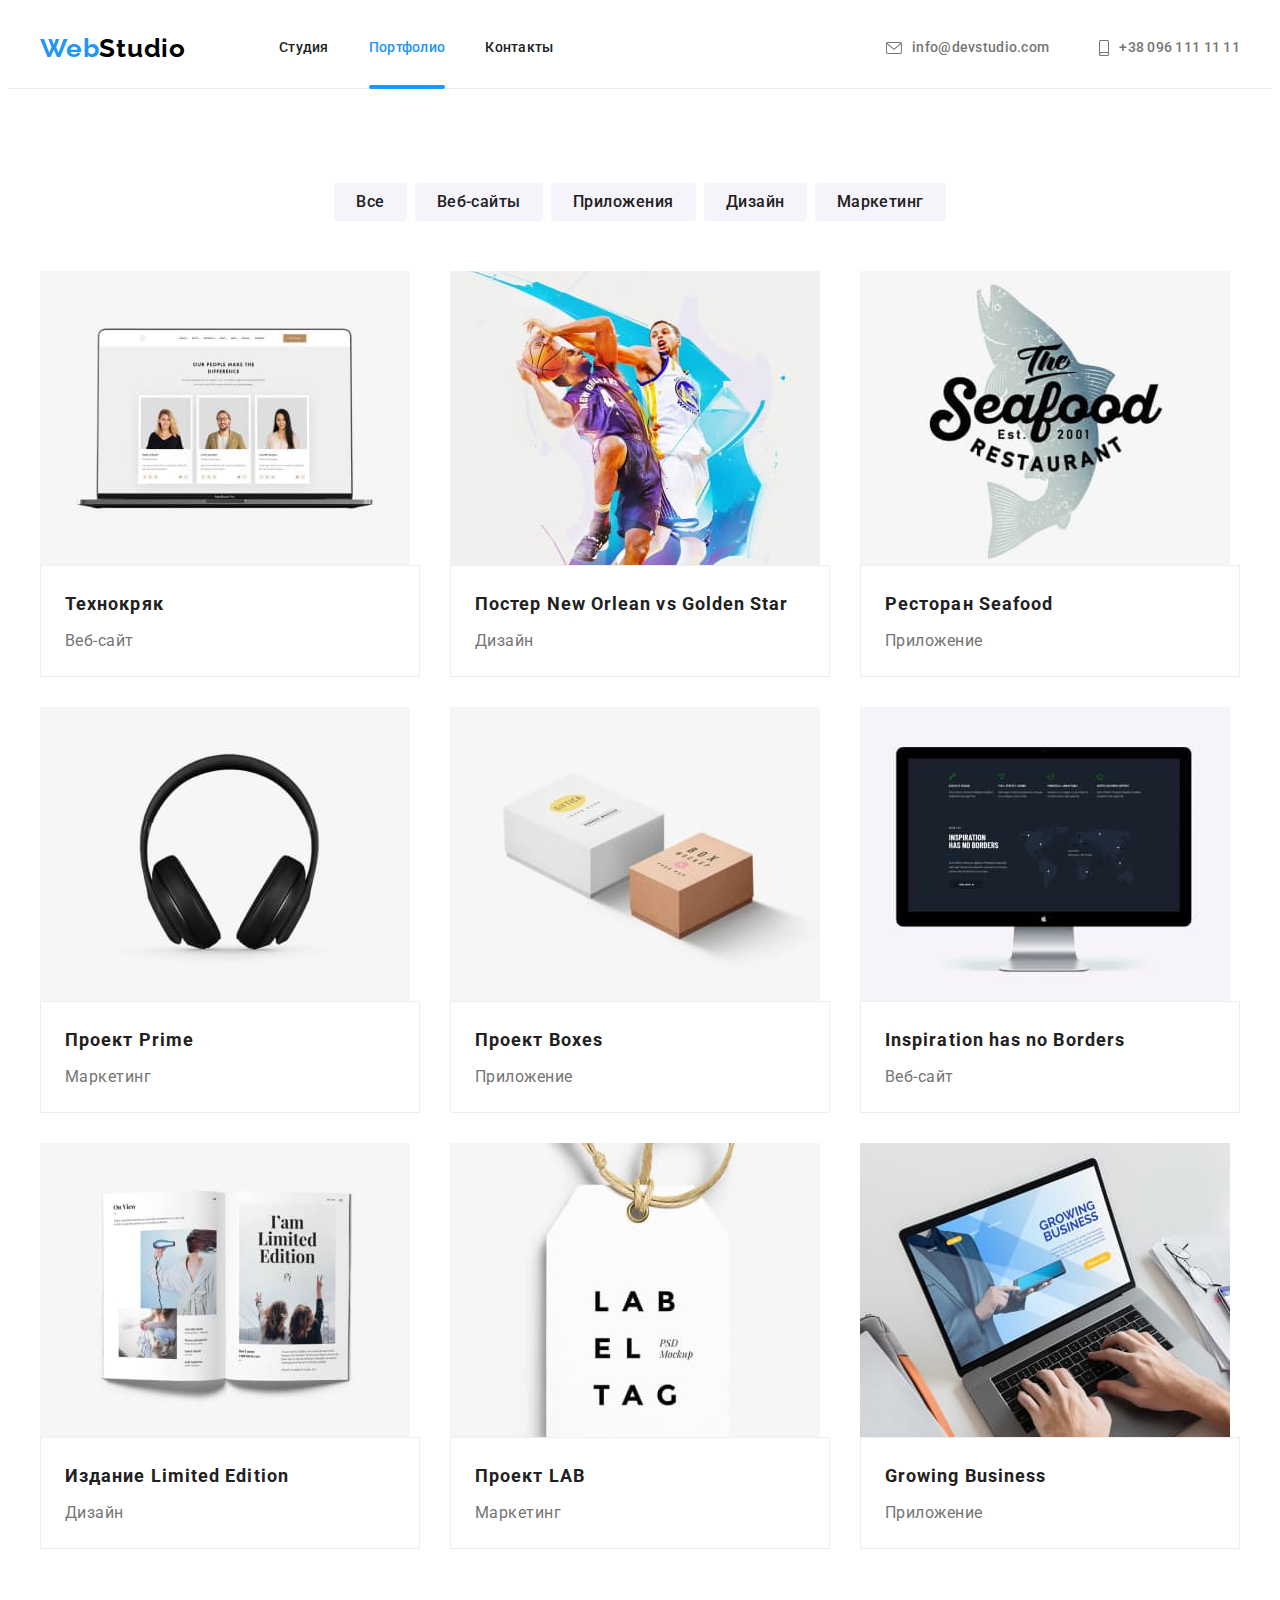
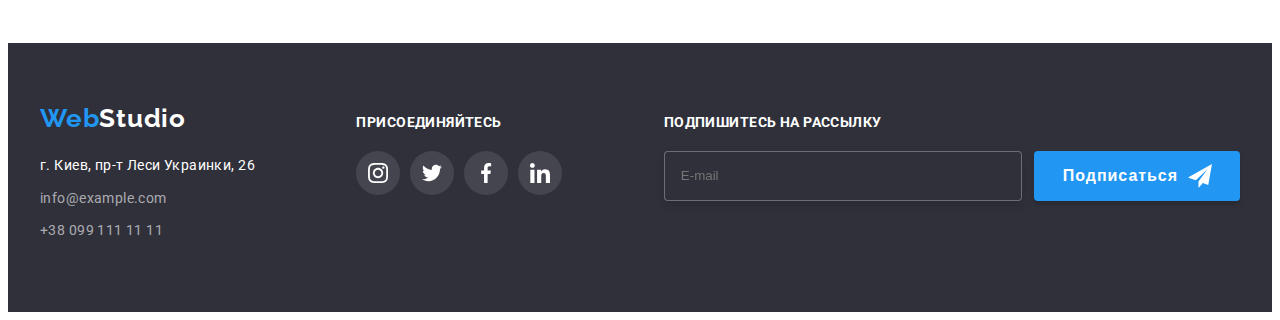
==== portfolio.html @ 0c975ced "add" ====
<!DOCTYPE html>
<html lang="ru">
  <head>
    <meta charset="UTF-8" />
    <meta http-equiv="X-UA-Compatible" content="IE=edge" />
    <meta name="viewport" content="width=device-width, initial-scale=1.0" />
    <title>Document</title>
    <link rel="preconnect" href="https://fonts.googleapis.com" />
    <link rel="preconnect" href="https://fonts.gstatic.com" crossorigin />
    <link
      href="https://fonts.googleapis.com/css2?family=Raleway:wght@700&family=Roboto:wght@400;500;700;900&display=swap"
      rel="stylesheet"
    />
    <link
      rel="stylesheet"
      href="https://cdnjs.cloudflare.com/ajax/libs/modern-normalize/1.0.0/modern-normalize.min.css"
      integrity="sha512-ISS7cAi1PEhQ8jnbJpJZMd29NlhNj4AWYyLOSp2CE/CsHxTCu+r+t0D2yoJudVrd0/8fTVPUVDzY5Tvli75u/g=="
      crossorigin="anonymous"
    />
    <link rel="stylesheet" href="./css/styles.css" />
  </head>
  <body>
    <header class="header">
      <div class="container header-container">
        <nav class="navigation">
          <a class="logo" href="./"
            >Web<span class="logo-black">Studio</span>
          </a>
          <ul class="header-list">
            <li class="header-item">
              <a href="./index.html" class="header-link">Студия</a>
            </li>
            <li class="header-item">
              <a href="./portfolio.html" class="header-link current"
                >Портфолио</a
              >
            </li>
            <li class="header-item">
              <a href="" class="header-link">Контакты</a>
            </li>
          </nav>
         <ul class="header-connect">
          <li class="contact-item">
            <a href="mailto:info@devstudio.com" class="contact-link"
              > <svg class="icon" width="16" height="12">
                <use href="./images/icons.svg#envelope"></use>
              </svg> info@devstudio.com</a
            >
          </li>
          <li class="contact-item">
            <a href="tel:+380961111111" class="contact-link"
              ><svg class="icon" width="10" height="16">
                <use href="./images/icons.svg#smartphone"></use>
              </svg>+38 096 111 11 11</a
            >
          </li>
        </ul>
      </div>
    </header>
    <main>
      <section class="portfolio section">
        <div class="container">
          <h1 class="visually-hidden">Portfolio</h1>
          <ul class="portfolio-filter">
            <li class="filter-item">
              <button type="button" class="portfolio-filter-button">Все</button>
            </li>
            <li class="filter-item">
              <button type="button" class="portfolio-filter-button">
                Веб-сайты
              </button>
            </li>
            <li class="filter-item">
              <button type="button" class="portfolio-filter-button">
                Приложения
              </button>
            </li>
            <li class="filter-item">
              <button type="button" class="portfolio-filter-button">
                Дизайн
              </button>
            </li>
            <li class="filter-item">
              <button type="button" class="portfolio-filter-button">
                Маркетинг
              </button>
            </li>
          </ul>
           <ul class="gallery-list">
            <li class="gallery-item"> <a href="" class="gallery-link">
              <div class="master-overley">
                <img
                src="./images/portfolio-img1.jpg"
                alt="ноутбук з зображенням команди"
                width="370"
                height="404"
              /> 
              <p class="gallery-top-text">Технокряк это современная площадка распространения коронавируса. Компании используют эту платформу для цифрового шпионажа и атак на защищённые сервера конкурентов.</p> 
              </div>
              <div class="gallery-border">
                <h2 class="gallery-text">Технокряк</h2>
                <p class="gallery-filter">Веб-сайт</p>
              </div></a>
              
            </li>
            <li class="gallery-item"> <a href=""class="gallery-link">
              <div class="master-overley"><img
                src="./images/portfolio-img2.jpg"
                alt="два баскетболіста"
                width="370"
                height="404"
              />
              <p class="gallery-top-text">Технокряк это современная площадка распространения коронавируса. Компании используют эту платформу для цифрового шпионажа и атак на защищённые сервера конкурентов.</p></div>
              
              <div class="gallery-border">
                <h2 class="gallery-text">
                  Постер <span lang="en">New Orlean vs Golden Star</span>
                </h2>
                <p class="gallery-filter">Дизайн</p>
              </div> </a>
            </li>
            <li class="gallery-item"> <a href=""class="gallery-link">
              <div class="master-overley">
              <img
                src="./images/portfolio-img3.jpg"
                alt="лого ресторану"
                width="370"
                height="404"
              /> <p class="gallery-top-text">Технокряк это современная площадка распространения коронавируса. Компании используют эту платформу для цифрового шпионажа и атак на защищённые сервера конкурентов.</p> 
              </div>
              <div class="gallery-border">
                <h2 class="gallery-text">
                  Ресторан <span lang="en">Seafood</span>
                </h2>
                <p class="gallery-filter">Приложение</p>
              </div>
              </a>
            </li>
            <li class="gallery-item"><a href=""class="gallery-link">
              <div class="master-overley">
              <img
                src="./images/portfolio-img4.jpg"
                alt="навушники"
                width="370"
                height="404"
              />
              <p class="gallery-top-text">Технокряк это современная площадка распространения коронавируса. Компании используют эту платформу для цифрового шпионажа и атак на защищённые сервера конкурентов.</p> 
              </div>
              <div class="gallery-border">
                <h2 class="gallery-text">
                  Проект <span lang="en">Prime</span>
                </h2>
                <p class="gallery-filter">Маркетинг</p>
              </div> </a>
            </li>
            <li class="gallery-item"><a href=""class="gallery-link">
              <div class="master-overley">
              <img
                src="./images/portfolio-img5.jpg"
                alt="дві коробки"
                width="370"
                height="404"
              />
              <p class="gallery-top-text">Технокряк это современная площадка распространения коронавируса. Компании используют эту платформу для цифрового шпионажа и атак на защищённые сервера конкурентов.</p> 
              </div>
              <div class="gallery-border">
                <h2 class="gallery-text">
                  Проект <span lang="en">Boxes</span>
                </h2>
                <p class="gallery-filter">Приложение</p>
              </div>
              </a>
            </li>
            <li class="gallery-item"><a href=""class="gallery-link">
              <div class="master-overley">
              <img
                src="./images/portfolio-img6.jpg"
                alt="екран компютера"
                width="370"
                height="404"
              />
              <p class="gallery-top-text">Технокряк это современная площадка распространения коронавируса. Компании используют эту платформу для цифрового шпионажа и атак на защищённые сервера конкурентов.</p> 
              </div>
              <div class="gallery-border">
                <h2 class="gallery-text">
                  <span lang="en">Inspiration has no Borders</span>
                </h2>
                <p class="gallery-filter">Веб-сайт</p>
              </div></a>
            </li>
            <li class="gallery-item"><a href=""class="gallery-link">
              <div class="master-overley">
              <img
                src="./images/portfolio-img7.jpg"
                alt="розгорнута книга"
                width="370"
                height="404"
              />
               <p class="gallery-top-text">Технокряк это современная площадка распространения коронавируса. Компании используют эту платформу для цифрового шпионажа и атак на защищённые сервера конкурентов.</p> 
              </div>
              <div class="gallery-border">
                <h2 class="gallery-text">
                  Издание <span lang="en">Limited Edition</span>
                </h2>
                <p class="gallery-filter">Дизайн</p>
              </div> </a>
            </li>
            <li class="gallery-item"><a href=""class="gallery-link">
              <div class="master-overley">
              <img
                src="./images/portfolio-img8.jpg"
                alt="лейба"
                width="370"
                height="404"
              /> 
              <p class="gallery-top-text">Технокряк это современная площадка распространения коронавируса. Компании используют эту платформу для цифрового шпионажа и атак на защищённые сервера конкурентов.</p> 
              </div>
              <div class="gallery-border">
                <h2 class="gallery-text">Проект <span lang="en">LAB</span></h2>
                <p class="gallery-filter">Маркетинг</p>
              </div></a>
            </li>
            <li class="gallery-item"><a href=""class="gallery-link">
              <div class="master-overley">
              <img
                src="./images/portfolio-img9.jpg"
                alt="руки, які набирають щось клавіатурі"
                width="370"
                height="404"
              />
              <p class="gallery-top-text">Технокряк это современная площадка распространения коронавируса. Компании используют эту платформу для цифрового шпионажа и атак на защищённые сервера конкурентов.</p> 
              </div>
              <div class="gallery-border">
                <h2 class="gallery-text">
                  <span lang="en">Growing Business</span>
                </h2>
                <p class="gallery-filter">Приложение</p>
              </div></a>
            </li>
          </ul>
        </div>
      </section>
    </main>
   <footer class="footer">
      <div class="container footer-container">
        <div class="footer-section">
          <a href="./" class="logo"
            >Web<span class="logo-white">Studio</span></a
          >
          <address>
            <ul>
              <li class="footer-item">
                <a
                  href="https://goo.gl/maps/ukGRsMh9YRKDoBZH8"
                  target="_blank"
                  class="footer-contact-link"
                >
                  <span class="adress-color"
                    >г. Киев, пр-т Леси Украинки, 26</span
                  >
                </a>
              </li>
              <li class="footer-item">
                <a href="mailto:info@example.com" class="footer-contact-link"
                  >info@example.com</a
                >
              </li>
              <li class="footer-item">
                <a href="tel:+380991111111" class="footer-contact-link"
                  >+38 099 111 11 11</a
                >
              </li>
            </ul>
          </address>
        </div>
        <div class="footer-section">
          <span class="footer-social-text">присоединяйтесь</span>
          <ul class="footer-social-list">
            <li class="footer-social-item">
              <a href="" class="footer-social-link"
                ><svg class="footer-icon" width="20" height="20">
                  <use href="./images/icons.svg#icon-instagram"></use>
                </svg>
              </a>
            </li>
            <li class="footer-social-item">
              <a href="" class="footer-social-link"
                ><svg class="footer-icon" width="20" height="20">
                  <use href="./images/icons.svg#icon-twitter"></use>
                </svg>
              </a>
            </li>
            <li class="footer-social-item">
              <a href="" class="footer-social-link"
                ><svg class="footer-icon" width="20" height="20">
                  <use href="./images/icons.svg#icon-facebook"></use>
                </svg>
              </a>
            </li>
            <li class="footer-social-item">
              <a href="" class="footer-social-link"
                ><svg class="footer-icon" width="20" height="20">
                  <use href="./images/icons.svg#icon-linkedin"></use>
                </svg>
              </a>
            </li>
          </ul>
        </div>
        <div class="footer-section">
          <p class="footer-form-text">Подпишитесь на рассылку</p>
          <form class="footer-form">
            <input
              type="email"
              name="footer-email"
              class="footer-email"
              placeholder="E-mail"
            />

            <button type="submit" class="footer-button">
              Подписаться
              <svg class="footer-button-icon" width="24" height="24">
                <use href="./images/icons.svg#icon-iconsent"></use>
              </svg>
            </button>
          </form>
        </div>
      </div>
    </footer>
  </body>
</html>
---- css/styles.css ----
:root {
  --primary-text-color: #757575;
  --title-text-color: #212121;
  --accent-color: #2196f3;
  --additional-color: #ffffff;
  --contact-color: #757575;
  --backfound-footer-color: #2f303a;
}

p,
h1,
h2,
h3 {
  margin: 0;
}

ul {
  margin: 0;
  padding: 0;
}

body {
  background-color: #ffffff;
  color: var(--primary-text-color);
  font-family: "Roboto", sans-serif;
}

ul {
  list-style: none;
}

a {
  text-decoration: none;
}

img {
  display: block;
  max-width: 100%;
  height: auto;
}

.container {
  width: 1200px;
  margin-left: auto;
  margin-right: auto;
  padding-left: 15px;
  padding-right: 15px;
}

.visually-hidden {
  position: absolute;
  clip: rect(0 0 0 0);
  width: 1px;
  height: 1px;
  margin: -1px;
}

/*----------logo--------*/

.logo {
  display: block;
  font-family: "Raleway", sans-serif;
  font-weight: 700;
  font-size: 26px;
  line-height: 1.19;
  letter-spacing: 0.03em;
  color: var(--accent-color);
}

.logo-black {
  color: #000000;
}

.logo-white {
  color: #ffffff;
}

/* -------header--------- */
.header {
  border-bottom: 1px solid #ececec;
}

.logo {
  margin-right: 93px;
}

.header-container {
  display: flex;
  align-items: center;
}
.navigation {
  display: flex;
  align-items: center;
}

.header-list {
  display: flex;
}

.header-connect {
  display: flex;
  margin-left: auto;
}
.header-item + .header-item {
  margin-left: 40px;
}
.header-link {
  display: block;

  font-family: "Roboto", sans-serif;
  font-weight: 500;
  font-size: 14px;
  line-height: 1.14;
  letter-spacing: 0.02em;
  color: var(--title-text-color);
  padding-top: 32px;
  padding-bottom: 32px;

  transition-property: color;
  transition-duration: 250ms;
  transition-timing-function: cubic-bezier(0.4, 0, 0.2, 1);
  transition-delay: 0s;
}

.header-link:hover,
.header-link:focus {
  color: var(--accent-color);
}

.current {
  color: var(--accent-color);
  position: relative;

  transition-property: color;
  transition-duration: 250ms;
  transition-timing-function: cubic-bezier(0.4, 0, 0.2, 1);
  transition-delay: 0s;
}

.current::after {
  content: "";
  display: block;
  width: 100%;
  height: 4px;
  background: #2196f3;
  border-radius: 2px;
  position: absolute;
  left: 0px;
  bottom: -1px;
}

.contact-item {
  display: block;
}

.contact-item:first-child {
  margin-right: 50px;
}

.contact-link {
  display: flex;
  align-items: center;

  font-family: "Roboto", sans-serif;
  font-weight: 500;
  font-size: 14px;
  line-height: 1.14;
  letter-spacing: 0.02em;
  color: var(--contact-color);
  fill: var(--contact-color);

  transition-property: color;
  transition-duration: 250ms;
  transition-timing-function: cubic-bezier(0.4, 0, 0.2, 1);
  transition-delay: 0s;
}

.contact-link:hover,
.contact-link:focus {
  color: var(--accent-color);
  fill: currentColor;
}

.header-connect {
  display: flex;
  align-items: center;
}

.icon {
  margin-right: 10px;
}

/*--------- hero-------- */
.hero {
  background-color: #2f303a;
  background-image: linear-gradient(
      rgba(47, 48, 58, 0.4),
      rgba(47, 48, 58, 0.4)
    ),
    url(../images/hero-background.jpg);
  background-repeat: no-repeat;
  background-position: center;
  background-size: cover;
  max-width: 1600px;
  margin-left: auto;
  margin-right: auto;
  padding-top: 200px;
  padding-bottom: 200px;
  text-align: center;
}
.hero-title {
  margin-bottom: 30px;
  font-weight: 900;
  font-size: 44px;
  line-height: 1.36;
  letter-spacing: 0.06em;
  text-transform: uppercase;
  color: var(--additional-color);
}
.form-button-div {
  justify-content: center;
  display: flex;
  margin-top: 30px;
}
.hero-button {
  height: 50px;
  min-width: 200px;
  padding-top: 10px;
  padding-bottom: 10px;
  padding-right: 32px;
  padding-left: 32px;

  border: transparent;
  font-family: inherit;
  font-weight: 700;
  font-size: 16px;
  line-height: 1.87;
  align-items: center;
  text-align: center;
  border-radius: 5px;
  justify-content: center;
  letter-spacing: 0.06em;
  color: #ffffff;
  background-color: var(--accent-color);

  cursor: pointer;

  transition-property: background-color;
  transition-duration: 250ms;
  transition-timing-function: cubic-bezier(0.4, 0, 0.2, 1);
  transition-delay: 0s;
}

.hero-button:hover,
.hero-button:focus {
  background-color: #188ce8;
}

/*------- section------*/
.section {
  padding-top: 94px;
  padding-bottom: 94px;
}

/*-------- Advantages--------*/

.advantages-list {
  display: flex;
}
.advantages-item + .advantages-item {
  margin-left: 30px;
}
.advantages-item {
  min-width: 270px;
  min-height: 75px;
}
.advantages-borber {
  margin-bottom: 30px;

  width: 270px;
  height: 120px;
  background-color: #f5f4fa;
  border-radius: 4px;
  display: flex;
  justify-content: center;
  align-items: center;
}

.advantages-subtitle {
  margin-bottom: 10px;

  font-weight: 700;
  font-size: 14px;
  line-height: 1.14;
  letter-spacing: 0.03em;
  text-transform: uppercase;
  color: var(--title-text-color);
}
.advantages-text {
  font-weight: 400;
  font-size: 14px;
  line-height: 1.71;
  letter-spacing: 0.03em;
  color: var(--primary-text-color);
}

/*-------works------*/
.works {
  padding-top: 0px;
}
.works-list {
  display: flex;
  margin-left: -30px;
}
.works-item {
  width: calc(100% / 3 - 30px);
  margin-left: 30px;
}

.works-title {
  margin-bottom: 50px;
}

.works-thumb {
  position: relative;
}
.works-text {
  height: 70px;
  display: flex;
  align-items: center;
  justify-content: center;

  position: absolute;
  bottom: 0;
  left: 0;

  font-weight: 700;
  font-size: 14px;
  line-height: 1.14;
  letter-spacing: 0.03em;
  text-transform: uppercase;
  color: var(--additional-color);
  background-color: rgba(47, 48, 58, 0.8);
  width: 100%;
}

.works-title,
.team-title,
.regular-customers-tittle {
  font-weight: 700;
  font-size: 36px;
  line-height: 1.16;
  text-align: center;
  letter-spacing: 0.03em;
  color: var(--title-text-color);
}

/*-------team------*/
.team {
  background-color: #f5f4fa;
}
.team-title {
  margin-bottom: 50px;
}

.team-list {
  display: flex;
  margin-left: -30px;
  margin-bottom: -30px;
}
.team-item {
  flex-basis: calc((100%-60px) / 4);
  margin-left: 30px;
  margin-bottom: 30px;
}

.imagine {
  margin-bottom: 30px;
}

.team-name {
  margin-bottom: 10px;

  font-weight: 500;
  font-size: 16px;
  line-height: 1.18;
  text-align: center;
  letter-spacing: 0.03em;
  color: var(--title-text-color);
}
.team-text {
  font-size: 16px;
  line-height: 1.18;
  text-align: center;
  letter-spacing: 0.03em;
  color: var(--primary-text-color);
  margin-bottom: 16px;
}
.team-border {
  background: #ffffff;
  box-shadow: 0px 1px 3px rgba(0, 0, 0, 0.12), 0px 1px 1px rgba(0, 0, 0, 0.14),
    0px 2px 1px rgba(0, 0, 0, 0.2);
  border-radius: 0px 0px 4px 4px;
  padding-top: 30px;
  padding-bottom: 30px;
}
.team-social-list {
  display: flex;
  justify-content: center;
}

.team-social-link {
  width: 44px;
  height: 44px;
  background-color: #ffffff;
  border-radius: 50%;
  display: flex;
  justify-content: center;
  align-items: center;
  color: #afb1b8;

  transition-property: color, background-color;
  transition-duration: 250ms;
  transition-timing-function: cubic-bezier(0.4, 0, 0.2, 1);
  transition-delay: 0s;
}
.advantages-icon {
  fill: currentColor;
}

.team-social-link:hover,
.team-social-link:focus {
  background-color: var(--accent-color);
  color: var(--additional-color);
}

.team-social-item + .team-social-item {
  margin-left: 10px;
}

/*------------regular-customer------*/

.regular-customers-tittle {
  margin-bottom: 50px;
}

.regular-customers-link {
  border: 1px solid rgba(175, 177, 184, 1);
  border-radius: 4px;
  justify-content: center;
  align-items: center;
  display: flex;
  fill: #afb1b8;
  width: 170px;
  height: 92px;

  transition-property: border-color, fill;
  transition-duration: 250ms;
  transition-timing-function: cubic-bezier(0.4, 0, 0.2, 1);
  transition-delay: 0s;
}
.regular-customers-link:hover,
.regular-customers-link:focus {
  border-color: var(--accent-color);
  fill: var(--accent-color);
}

.regular-customers-item + .regular-customers-item {
  margin-left: 30px;
}

.regular-customers-list {
  display: flex;
  justify-content: center;
}

/*------- footer-----*/
.footer {
  background-color: var(--backfound-footer-color);
  padding-top: 60px;
  padding-bottom: 60px;
}
.footer .logo {
  margin-bottom: 20px;
  margin-right: 0;
}

address {
  font-style: normal;
  margin-bottom: 9px;
}

.adress-color {
  color: var(--additional-color);
}

.footer-item:not(:last-child) {
  display: block;
  margin-bottom: 9px;
}

.footer-contact-link {
  display: block;
  font-family: inherit;
  font-size: 14px;
  line-height: 1.71;
  letter-spacing: 0.03em;
  color: rgba(255, 255, 255, 0.6);
  transition-property: color;
  transition-duration: 250ms;
  transition-timing-function: cubic-bezier(0.4, 0, 0.2, 1);
  transition-delay: 0s;
}

.footer-contact-link:hover,
.footer-contact-link:focus {
  color: var(--accent-color);
}

.footer-container {
  display: flex;
  align-items: baseline;
}
.footer-section + .footer-section {
  margin-left: auto;
}
.footer-social-text,
.footer-form-text {
  display: block;
  margin-bottom: 20px;

  font-weight: bold;
  font-size: 14px;
  line-height: 1.14;
  letter-spacing: 0.03em;
  text-transform: uppercase;
  color: var(--additional-color);
}

.footer-social-list {
  display: flex;
  justify-content: center;
}
.footer-social-item + .footer-social-item {
  margin-left: 10px;
}

.footer-social-link {
  width: 44px;
  height: 44px;
  background-color: rgba(255, 255, 255, 0.1);
  border-radius: 50%;
  display: flex;
  justify-content: center;
  align-items: center;
  color: var(--additional-color);
  transition-property: color, background-color;
  transition-duration: 250ms;
  transition-timing-function: cubic-bezier(0.4, 0, 0.2, 1);
  transition-delay: 0s;
}
.footer-icon {
  fill: currentColor;
}

.footer-social-link:hover,
.footer-social-link:focus {
  background-color: var(--accent-color);
  color: var(--additional-color);
}
/*------- footer-form------*/

.footer-form {
  display: flex;
  justify-content: space-between;
  align-items: center;
}
.footer-email + .footer-button {
  margin-left: 12px;
}
.footer-email {
  min-width: 358px;
  height: 50px;
  padding: 15px 16px;
  border: 1px solid rgba(255, 255, 255, 0.3);
  box-sizing: border-box;
  filter: drop-shadow(0px 4px 4px rgba(0, 0, 0, 0.15));
  border-radius: 4px;
  background-color: var(--backfound-footer-color);
  outline: none;

  transition-property: border-color;
  transition-duration: 250ms;
  transition-timing-function: cubic-bezier(0.4, 0, 0.2, 1);
  transition-delay: 0s;
}
.footer-email:focus {
  border-color: var(--accent-color);
}

.footer-button {
  min-width: 200px;
  height: 50px;

  padding-top: 10px;
  padding-bottom: 10px;
  padding-left: 29px;
  padding-right: 28px;
  border: transparent;
  background: var(--accent-color);
  box-shadow: 0px 4px 4px rgba(0, 0, 0, 0.15);
  border-radius: 4px;
  cursor: pointer;

  font-weight: 700;
  font-size: 16px;
  line-height: 1.87;
  display: flex;
  align-items: center;
  text-align: center;
  letter-spacing: 0.06em;
  color: var(--additional-color);

  transition-property: background-color, box-shadow, box-shadow;
  transition-duration: 250ms;
  transition-timing-function: cubic-bezier(0.4, 0, 0.2, 1);
}
.futter-buttom:focus {
  background-color: #188ce8;
  box-shadow: 0px 4px 4px rgba(0, 0, 0, 0.15);
  c: 4px;
}

.footer-button-icon {
  margin-left: 10px;
}

/*------ portfolio-----*/
/*-------filter--------*/

.portfolio-filter {
  margin-bottom: 50px;
}
.portfolio-filter {
  display: flex;
  justify-content: center;
}

.portfolio-filter-button {
  padding-top: 6px;
  padding-bottom: 6px;
  padding-right: 22px;
  padding-left: 22px;

  font-family: inherit;
  font-weight: 500;
  font-size: 16px;
  line-height: 26px;
  text-align: center;
  letter-spacing: 0.03em;
  color: #212121;
  background-color: #f5f4fa;
  border-radius: 4px;
  border: none;

  cursor: pointer;

  transition-property: color, background-color, box-shadow;
  transition-duration: 250ms;
  transition-timing-function: cubic-bezier(0.4, 0, 0.2, 1);
  transition-delay: 0s;
}

.portfolio-filter-button:hover,
.portfolio-filter-button:focus {
  background-color: var(--accent-color);
  color: var(--additional-color);
  box-shadow: 0px 3px 1px rgba(0, 0, 0, 0.1), 0px 1px 2px rgba(0, 0, 0, 0.08),
    0px 2px 2px rgba(0, 0, 0, 0.12);
}

.filter-item + .filter-item {
  margin-left: 8px;
}

/*---------Gallery--------*/
.gallery-list {
  display: flex;
  flex-wrap: wrap;
  margin-left: -30px;
  margin-bottom: -30px;
}
.gallery-item {
  width: calc(100% / 3 - 30px);
  margin-left: 30px;
  margin-bottom: 30px;
}
.master-overley {
  position: relative;
  overflow: hidden;
}

.gallery-link:hover .gallery-top-text,
.gallery-link:focus .gallery-top-text {
  transform: translateY(0);
}

.gallery-top-text {
  position: absolute;
  top: 0;
  right: 0;

  padding-right: 24px;
  padding-left: 24px;
  padding-top: 63px;

  font-size: 18px;
  line-height: 1.55;
  letter-spacing: 0.03em;
  color: var(--additional-color);
  background-color: rgba(33, 150, 243, 0.9);
  height: 100%;
  transform: translateY(100%);
  transition-property: transform;
  transition-duration: 250ms;
  transition-timing-function: cubic-bezier(0.4, 0, 0.2, 1);
  transition-delay: 0s;
}

.gallery-text {
  margin-bottom: 4px;
  font-weight: 700;
  font-size: 18px;
  line-height: 2;
  letter-spacing: 0.06em;
  color: var(--title-text-color);
}
.gallery-filter {
  font-size: 16px;
  line-height: 1.87;
  letter-spacing: 0.03em;
  color: var(--primary-text-color);
}
.gallery-border {
  background: #ffffff;
  border: 1px solid #eeeeee;
  box-sizing: border-box;
  padding-left: 24px;
  padding-right: 24px;
  padding-top: 20px;
  padding-bottom: 20px;
}
.gallery-link {
  display: block;
  transition-property: background-color, box-shadow;
  transition-duration: 250ms;
  transition-timing-function: cubic-bezier(0.4, 0, 0.2, 1);
}

.gallery-link:hover,
.gallery-link:focus {
  background: #ffffff;
  box-shadow: 0px 1px 1px rgba(0, 0, 0, 0.12), 0px 4px 4px rgba(0, 0, 0, 0.06),
    1px 4px 6px rgba(0, 0, 0, 0.16);
}
/*-------- backdrop-------*/

.backdrop {
  width: 100vw;
  height: 100vh;
  background-color: rgba(0, 0, 0, 0.2);
  position: fixed;
  top: 0;
  left: 0;
  transition: opacity 250ms, visibility 250ms;
}
.modal {
  width: 528px;
  min-height: 581px;
  padding: 40px;

  background-color: #ffffff;
  box-shadow: 0px 1px 3px rgba(0, 0, 0, 0.12), 0px 1px 1px rgba(0, 0, 0, 0.14),
    0px 2px 1px rgba(0, 0, 0, 0.2);
  border-radius: 4px;

  position: absolute;
  top: 50%;
  left: 50%;
  transform: translate(-50%, -50%) rotate(0) scale(1);
  transition: transform 500ms;
}

.backdrop.is-hidden .modal {
  transform: rotate(180deg) scale(3);
}
.modal-close-button {
  width: 30px;
  height: 30px;
  border-radius: 50%;
  background-color: #ffffff;
  border: 1px solid rgba(0, 0, 0, 0.1);
  box-sizing: border-box;
  fill: #000000;
  display: block;
  align-items: center;

  cursor: pointer;
  position: absolute;
  top: 8px;
  right: 10px;
  transition-property: fill;
  transition-duration: 250ms;
  transition-timing-function: cubic-bezier(0.4, 0, 0.2, 1);
}
.modal-close-button:hover,
.modal-close-button:focus {
  fill: var(--accent-color);
}
.is-hidden {
  opacity: 0;
  pointer-events: none;
  visibility: hidden;
}
/*--------- form--------*/
.form-field {
  margin-bottom: 10px;
}
.modal-tittle {
  margin-bottom: 12px;

  font-weight: 700;
  font-size: 20px;
  line-height: 1.15;
  text-align: center;
  letter-spacing: 0.03em;
  color: var(--title-text-color);
}
.modal-input {
  padding-left: 42px;
  width: 100%;
  height: 40px;
  border: 1px solid rgba(33, 33, 33, 0.2);
  box-sizing: border-box;
  border-radius: 4px;
  outline: none;

  transition-property: border-color, fill;
  transition-duration: 250ms;
  transition-timing-function: cubic-bezier(0.4, 0, 0.2, 1);
}
.modal-input:focus {
  border-color: var(--accent-color);
}

.modal-input:focus + .form-icon {
  fill: var(--accent-color);
}

.modal-label {
  display: block;
  margin-bottom: 4px;

  font-family: Roboto;
  font-style: normal;
  font-weight: normal;
  font-size: 12px;
  line-height: 14px;
  letter-spacing: 0.01em;
  color: #757575;
}
.form-textarea {
  margin-bottom: 20px;
}

.modal-comments {
  width: 100%;
  height: 120px;
  padding: 12px 16px;
  resize: none;

  border: 1px solid rgba(33, 33, 33, 0.2);
  box-sizing: border-box;
  border-radius: 4px;
}

.modal-comments::placeholder {
  font-size: 14px;
  line-height: 1.14;
  letter-spacing: 0.01em;
  color: rgba(117, 117, 117, 0.5);
}
.modal-input-wrap {
  position: relative;
}
.form-icon {
  position: absolute;
  left: 15px;
  top: 50%;
  transform: translateY(-50%);
}
.modal-check-text {
  font-size: 14px;
  line-height: 1.71;
  letter-spacing: 0.03em;
  color: #757575;
  display: flex;
  align-items: center;
  justify-content: center;
}
.modal-check-text span {
  width: 16px;
  height: 16px;
  border: 2px solid #212121;
  border-radius: 2px;
  margin-right: 9px;
  display: flex;
  align-items: center;
  justify-content: center;
}
.modal-check-icon {
  fill: transparent;
}
.modal-check:checked + .modal-check-text > span {
  background-color: var(--accent-color);
  border: none;
}
.modal-check:checked + .modal-check-text .modal-check-icon {
  fill: var(--additional-color);
}
.modal-condition {
  color: var(--accent-color);
  text-decoration: underline;

  margin-right: 2px;
}

.form-button {
  width: 200px;
  height: 50px;

  font-weight: 700;
  font-size: 16px;
  line-height: 1.87;
  letter-spacing: 0.06em;

  display: flex;
  justify-content: center;
  text-align: center;
  align-items: center;

  border: transparent;
  color: var(--additional-color);
  background: var(--accent-color);
  box-shadow: 0px 4px 4px rgba(0, 0, 0, 0.15);
  border-radius: 4px;
  cursor: pointer;
  transition-property: fill;
  transition-duration: 250ms;
  transition-timing-function: cubic-bezier(0.4, 0, 0.2, 1);
}
.form-buttom:focus {
  background-color: #188ce8;
  box-shadow: 0px 4px 4px rgba(0, 0, 0, 0.15);
  border-radius: 4px;
}
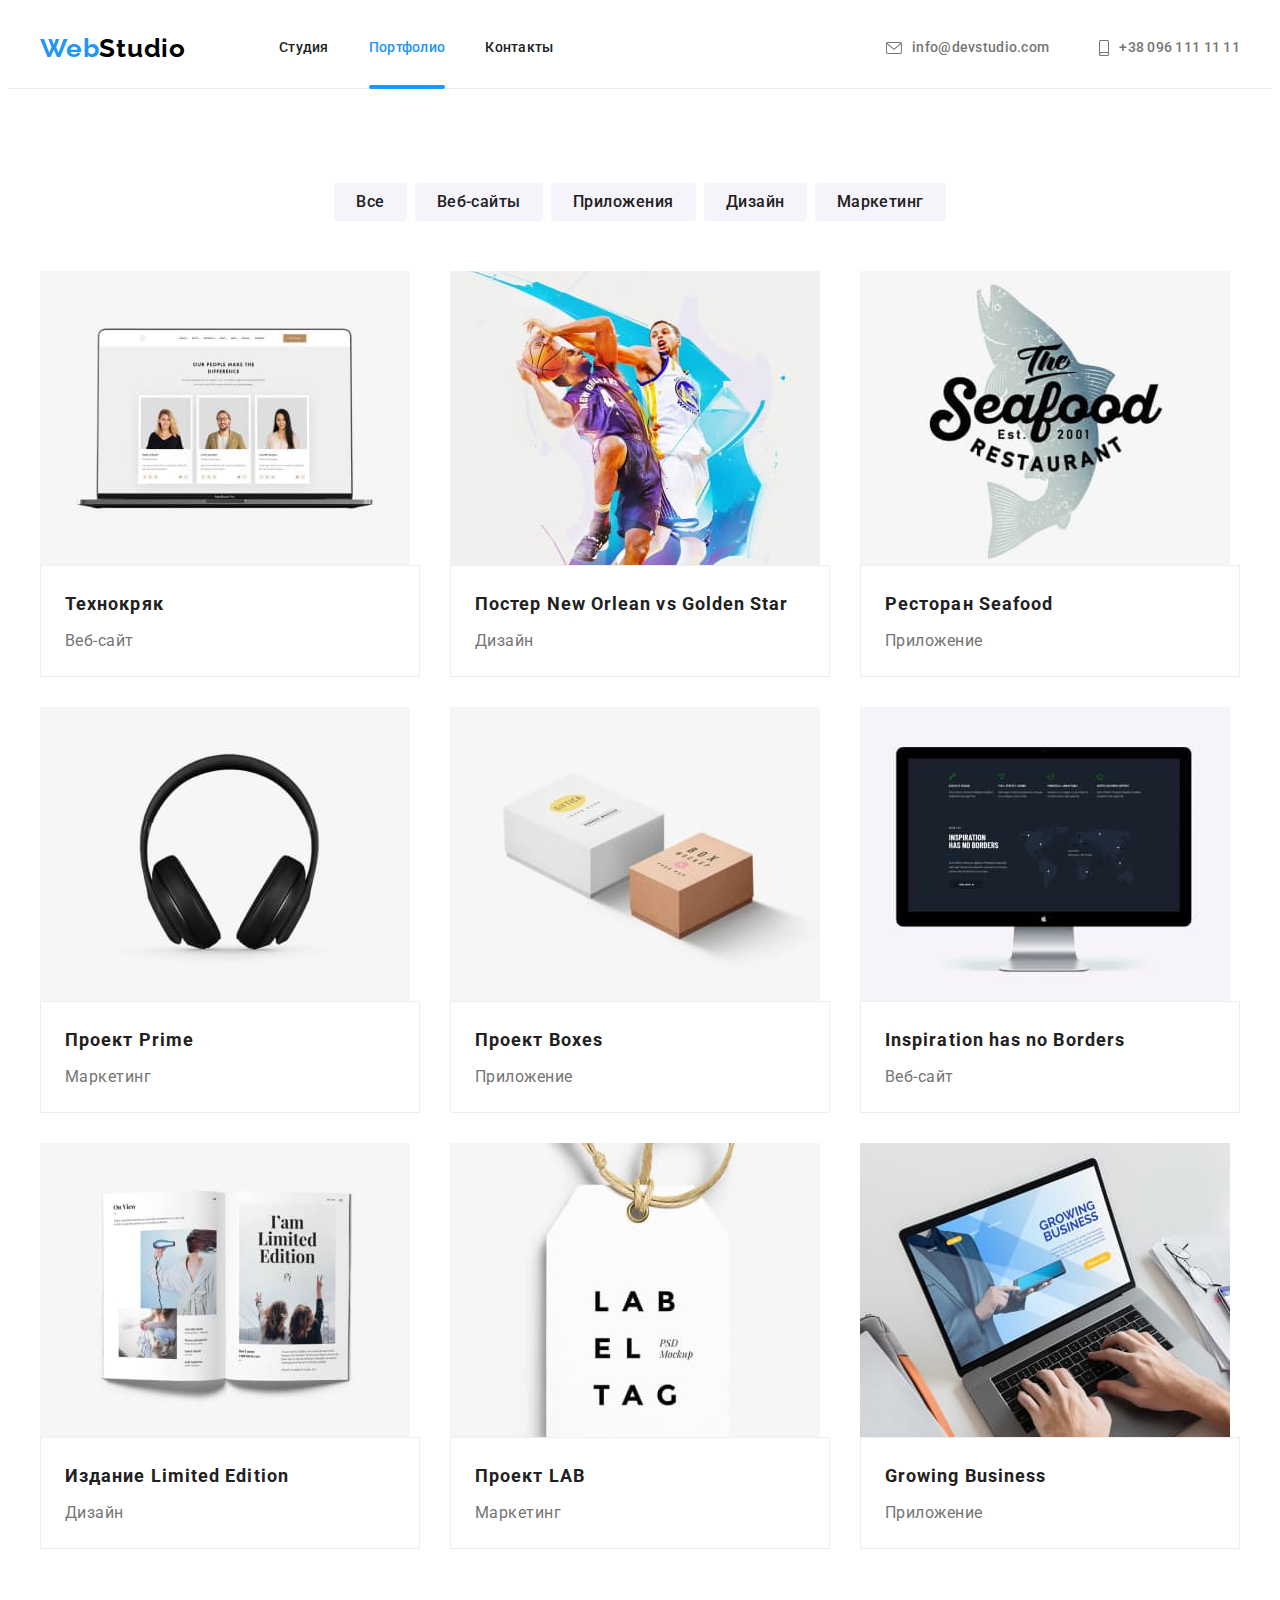
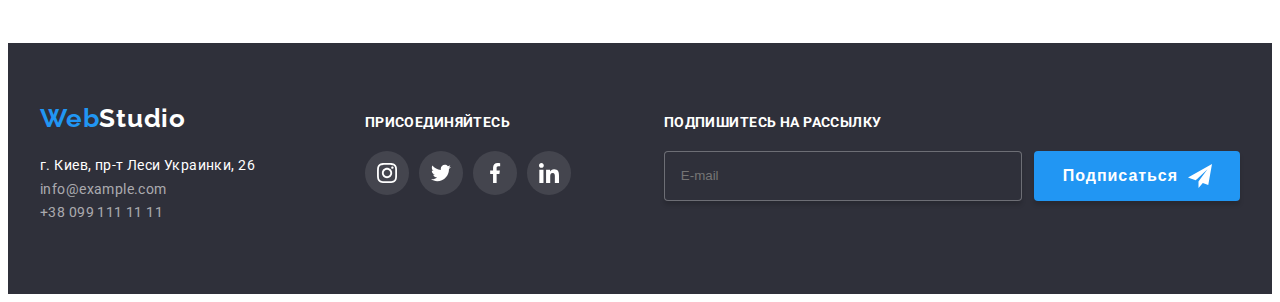
==== commit 3ad49f10: "add BEM and SASS" ====
--- a/portfolio.html
+++ b/portfolio.html
@@ -17,41 +17,42 @@
       integrity="sha512-ISS7cAi1PEhQ8jnbJpJZMd29NlhNj4AWYyLOSp2CE/CsHxTCu+r+t0D2yoJudVrd0/8fTVPUVDzY5Tvli75u/g=="
       crossorigin="anonymous"
     />
-    <link rel="stylesheet" href="./css/styles.css" />
+    <link rel="stylesheet" href="./css/main.min.css">
   </head>
   <body>
     <header class="header">
-      <div class="container header-container">
+      <div class="container header__container">
         <nav class="navigation">
           <a class="logo" href="./"
-            >Web<span class="logo-black">Studio</span>
+            >Web<span class="logo__dark">Studio</span>
           </a>
-          <ul class="header-list">
-            <li class="header-item">
-              <a href="./index.html" class="header-link">Студия</a>
-            </li>
-            <li class="header-item">
-              <a href="./portfolio.html" class="header-link current"
-                >Портфолио</a
-              >
-            </li>
-            <li class="header-item">
-              <a href="" class="header-link">Контакты</a>
-            </li>
-          </nav>
-         <ul class="header-connect">
-          <li class="contact-item">
-            <a href="mailto:info@devstudio.com" class="contact-link"
-              > <svg class="icon" width="16" height="12">
+          <ul class="site-nav">
+            <li class="site-nav__item">
+              <a href="./index.html" class="site-nav__link ">Студия</a>
+            </li>
+            <li class="site-nav__item">
+              <a href="./portfolio.html" class="site-nav__link site-nav__link--current">Портфолио</a>
+            </li>
+            <li class="site-nav__item">
+              <a href="" class="site-nav__link ">Контакты</a>
+            </li>
+          </ul>
+        </nav>
+        <ul class="contacts">
+          <li class="contacts__item">
+            <a href="mailto:info@devstudio.com" class="contacts__link">
+              <svg class="contacts__icon" width="16" height="12">
                 <use href="./images/icons.svg#envelope"></use>
-              </svg> info@devstudio.com</a
+              </svg>
+              info@devstudio.com</a
             >
           </li>
-          <li class="contact-item">
-            <a href="tel:+380961111111" class="contact-link"
-              ><svg class="icon" width="10" height="16">
+          <li class="contacts__item">
+            <a href="tel:+380961111111" class="contacts__link"
+              ><svg class="contacts__icon" width="10" height="16">
                 <use href="./images/icons.svg#smartphone"></use>
-              </svg>+38 096 111 11 11</a
+              </svg>
+              +38 096 111 11 11</a
             >
           </li>
         </ul>
@@ -60,213 +61,213 @@
     <main>
       <section class="portfolio section">
         <div class="container">
-          <h1 class="visually-hidden">Portfolio</h1>
+          <h1 class="visually__hidden">Portfolio</h1>
           <ul class="portfolio-filter">
-            <li class="filter-item">
-              <button type="button" class="portfolio-filter-button">Все</button>
-            </li>
-            <li class="filter-item">
-              <button type="button" class="portfolio-filter-button">
+            <li class="portfolio-filter__item">
+              <button type="button" class="portfolio-filter__button">Все</button>
+            </li>
+            <li class="portfolio-filter__item">
+              <button type="button" class="portfolio-filter__button">
                 Веб-сайты
               </button>
             </li>
-            <li class="filter-item">
-              <button type="button" class="portfolio-filter-button">
+            <li class="portfolio-filter__item">
+              <button type="button" class="portfolio-filter__button">
                 Приложения
               </button>
             </li>
-            <li class="filter-item">
-              <button type="button" class="portfolio-filter-button">
+            <li class="portfolio-filter__item">
+              <button type="button" class="portfolio-filter__button">
                 Дизайн
               </button>
             </li>
-            <li class="filter-item">
-              <button type="button" class="portfolio-filter-button">
+            <li class="portfolio-filter__item">
+              <button type="button" class="portfolio-filter__button">
                 Маркетинг
               </button>
             </li>
           </ul>
            <ul class="gallery-list">
-            <li class="gallery-item"> <a href="" class="gallery-link">
-              <div class="master-overley">
+            <li class="gallery-list__item"> <a href="" class="gallery-list__link">
+              <div class="gallery-list__overlay">
                 <img
                 src="./images/portfolio-img1.jpg"
                 alt="ноутбук з зображенням команди"
                 width="370"
                 height="404"
               /> 
-              <p class="gallery-top-text">Технокряк это современная площадка распространения коронавируса. Компании используют эту платформу для цифрового шпионажа и атак на защищённые сервера конкурентов.</p> 
-              </div>
-              <div class="gallery-border">
-                <h2 class="gallery-text">Технокряк</h2>
-                <p class="gallery-filter">Веб-сайт</p>
+              <p class="gallery-list--top-text">Технокряк это современная площадка распространения коронавируса. Компании используют эту платформу для цифрового шпионажа и атак на защищённые сервера конкурентов.</p> 
+              </div>
+              <div class="gallery-list__border">
+                <h2 class="gallery-list__text">Технокряк</h2>
+                <p class="gallery-list__filter">Веб-сайт</p>
               </div></a>
               
             </li>
-            <li class="gallery-item"> <a href=""class="gallery-link">
-              <div class="master-overley"><img
+            <li class="gallery-list__item"> <a href=""class="gallery-list__link">
+              <div class="gallery-list__overlay"><img
                 src="./images/portfolio-img2.jpg"
                 alt="два баскетболіста"
                 width="370"
                 height="404"
               />
-              <p class="gallery-top-text">Технокряк это современная площадка распространения коронавируса. Компании используют эту платформу для цифрового шпионажа и атак на защищённые сервера конкурентов.</p></div>
+              <p class="gallery-list--top-text">Технокряк это современная площадка распространения коронавируса. Компании используют эту платформу для цифрового шпионажа и атак на защищённые сервера конкурентов.</p></div>
               
-              <div class="gallery-border">
-                <h2 class="gallery-text">
+              <div class="gallery-list__border">
+                <h2 class="gallery-list__text">
                   Постер <span lang="en">New Orlean vs Golden Star</span>
                 </h2>
-                <p class="gallery-filter">Дизайн</p>
+                <p class="gallery-list__filter">Дизайн</p>
               </div> </a>
             </li>
-            <li class="gallery-item"> <a href=""class="gallery-link">
-              <div class="master-overley">
+            <li class="gallery-list__item"> <a href=""class="gallery-list__link">
+              <div class="gallery-list__overlay">
               <img
                 src="./images/portfolio-img3.jpg"
                 alt="лого ресторану"
                 width="370"
                 height="404"
-              /> <p class="gallery-top-text">Технокряк это современная площадка распространения коронавируса. Компании используют эту платформу для цифрового шпионажа и атак на защищённые сервера конкурентов.</p> 
-              </div>
-              <div class="gallery-border">
-                <h2 class="gallery-text">
+              /> <p class="gallery-list--top-text">Технокряк это современная площадка распространения коронавируса. Компании используют эту платформу для цифрового шпионажа и атак на защищённые сервера конкурентов.</p> 
+              </div>
+              <div class="gallery-list__border">
+                <h2 class="gallery-list__text">
                   Ресторан <span lang="en">Seafood</span>
                 </h2>
-                <p class="gallery-filter">Приложение</p>
-              </div>
-              </a>
-            </li>
-            <li class="gallery-item"><a href=""class="gallery-link">
-              <div class="master-overley">
+                <p class="gallery-list__filter">Приложение</p>
+              </div>
+              </a>
+            </li>
+            <li class="gallery-list__item"><a href=""class="gallery-list__link">
+              <div class="gallery-list__overlay">
               <img
                 src="./images/portfolio-img4.jpg"
                 alt="навушники"
                 width="370"
                 height="404"
               />
-              <p class="gallery-top-text">Технокряк это современная площадка распространения коронавируса. Компании используют эту платформу для цифрового шпионажа и атак на защищённые сервера конкурентов.</p> 
-              </div>
-              <div class="gallery-border">
-                <h2 class="gallery-text">
+              <p class="gallery-list--top-text">Технокряк это современная площадка распространения коронавируса. Компании используют эту платформу для цифрового шпионажа и атак на защищённые сервера конкурентов.</p> 
+              </div>
+              <div class="gallery-list__border">
+                <h2 class="gallery-list__text">
                   Проект <span lang="en">Prime</span>
                 </h2>
-                <p class="gallery-filter">Маркетинг</p>
+                <p class="gallery-list__filter">Маркетинг</p>
               </div> </a>
             </li>
-            <li class="gallery-item"><a href=""class="gallery-link">
-              <div class="master-overley">
+            <li class="gallery-list__item"><a href=""class="gallery-list__link">
+              <div class="gallery-list__overlay">
               <img
                 src="./images/portfolio-img5.jpg"
                 alt="дві коробки"
                 width="370"
                 height="404"
               />
-              <p class="gallery-top-text">Технокряк это современная площадка распространения коронавируса. Компании используют эту платформу для цифрового шпионажа и атак на защищённые сервера конкурентов.</p> 
-              </div>
-              <div class="gallery-border">
-                <h2 class="gallery-text">
+              <p class="gallery-list--top-text">Технокряк это современная площадка распространения коронавируса. Компании используют эту платформу для цифрового шпионажа и атак на защищённые сервера конкурентов.</p> 
+              </div>
+              <div class="gallery-list__border">
+                <h2 class="gallery-list__text">
                   Проект <span lang="en">Boxes</span>
                 </h2>
-                <p class="gallery-filter">Приложение</p>
-              </div>
-              </a>
-            </li>
-            <li class="gallery-item"><a href=""class="gallery-link">
-              <div class="master-overley">
+                <p class="gallery-list__filter">Приложение</p>
+              </div>
+              </a>
+            </li>
+            <li class="gallery-list__item"><a href=""class="gallery-list__link">
+              <div class="gallery-list__overlay">
               <img
                 src="./images/portfolio-img6.jpg"
                 alt="екран компютера"
                 width="370"
                 height="404"
               />
-              <p class="gallery-top-text">Технокряк это современная площадка распространения коронавируса. Компании используют эту платформу для цифрового шпионажа и атак на защищённые сервера конкурентов.</p> 
-              </div>
-              <div class="gallery-border">
-                <h2 class="gallery-text">
+              <p class="gallery-list--top-text">Технокряк это современная площадка распространения коронавируса. Компании используют эту платформу для цифрового шпионажа и атак на защищённые сервера конкурентов.</p> 
+              </div>
+              <div class="gallery-list__border">
+                <h2 class="gallery-list__text">
                   <span lang="en">Inspiration has no Borders</span>
                 </h2>
-                <p class="gallery-filter">Веб-сайт</p>
+                <p class="gallery-list__filter">Веб-сайт</p>
               </div></a>
             </li>
-            <li class="gallery-item"><a href=""class="gallery-link">
-              <div class="master-overley">
+            <li class="gallery-list__item"><a href=""class="gallery-list__link">
+              <div class="gallery-list__overlay">
               <img
                 src="./images/portfolio-img7.jpg"
                 alt="розгорнута книга"
                 width="370"
                 height="404"
               />
-               <p class="gallery-top-text">Технокряк это современная площадка распространения коронавируса. Компании используют эту платформу для цифрового шпионажа и атак на защищённые сервера конкурентов.</p> 
-              </div>
-              <div class="gallery-border">
-                <h2 class="gallery-text">
+               <p class="gallery-list--top-text">Технокряк это современная площадка распространения коронавируса. Компании используют эту платформу для цифрового шпионажа и атак на защищённые сервера конкурентов.</p> 
+              </div>
+              <div class="gallery-list__border">
+                <h2 class="gallery-list__text">
                   Издание <span lang="en">Limited Edition</span>
                 </h2>
-                <p class="gallery-filter">Дизайн</p>
+                <p class="gallery-list__filter">Дизайн</p>
               </div> </a>
             </li>
-            <li class="gallery-item"><a href=""class="gallery-link">
-              <div class="master-overley">
+            <li class="gallery-list__item"><a href=""class="gallery-list__link">
+              <div class="gallery-list__overlay">
               <img
                 src="./images/portfolio-img8.jpg"
                 alt="лейба"
                 width="370"
                 height="404"
               /> 
-              <p class="gallery-top-text">Технокряк это современная площадка распространения коронавируса. Компании используют эту платформу для цифрового шпионажа и атак на защищённые сервера конкурентов.</p> 
-              </div>
-              <div class="gallery-border">
-                <h2 class="gallery-text">Проект <span lang="en">LAB</span></h2>
-                <p class="gallery-filter">Маркетинг</p>
+              <p class="gallery-list--top-text">Технокряк это современная площадка распространения коронавируса. Компании используют эту платформу для цифрового шпионажа и атак на защищённые сервера конкурентов.</p> 
+              </div>
+              <div class="gallery-list__border">
+                <h2 class="gallery-list__text">Проект <span lang="en">LAB</span></h2>
+                <p class="gallery-list__filter">Маркетинг</p>
               </div></a>
             </li>
-            <li class="gallery-item"><a href=""class="gallery-link">
-              <div class="master-overley">
+            <li class="gallery-list__item"><a href=""class="gallery-list__link">
+              <div class="gallery-list__overlay">
               <img
                 src="./images/portfolio-img9.jpg"
                 alt="руки, які набирають щось клавіатурі"
                 width="370"
                 height="404"
               />
-              <p class="gallery-top-text">Технокряк это современная площадка распространения коронавируса. Компании используют эту платформу для цифрового шпионажа и атак на защищённые сервера конкурентов.</p> 
-              </div>
-              <div class="gallery-border">
-                <h2 class="gallery-text">
+              <p class="gallery-list--top-text">Технокряк это современная площадка распространения коронавируса. Компании используют эту платформу для цифрового шпионажа и атак на защищённые сервера конкурентов.</p> 
+              </div>
+              <div class="gallery-list__border">
+                <h2 class="gallery-list__text">
                   <span lang="en">Growing Business</span>
                 </h2>
-                <p class="gallery-filter">Приложение</p>
+                <p class="gallery-list__filter">Приложение</p>
               </div></a>
             </li>
           </ul>
         </div>
       </section>
     </main>
-   <footer class="footer">
-      <div class="container footer-container">
-        <div class="footer-section">
+    <footer class="footer">
+      <div class="container footer__container">
+        <div class="footer__address">
           <a href="./" class="logo"
-            >Web<span class="logo-white">Studio</span></a
+            >Web<span class="logo__light">Studio</span></a
           >
-          <address>
-            <ul>
-              <li class="footer-item">
+          <address class="address">
+            <ul class="address-list">
+              <li class="address-list__item">
                 <a
                   href="https://goo.gl/maps/ukGRsMh9YRKDoBZH8"
                   target="_blank"
-                  class="footer-contact-link"
+                  class="address-list__link"
                 >
-                  <span class="adress-color"
+                  <span class="adress--color"
                     >г. Киев, пр-т Леси Украинки, 26</span
                   >
                 </a>
               </li>
-              <li class="footer-item">
-                <a href="mailto:info@example.com" class="footer-contact-link"
+              <li class="address-list__item">
+                <a href="mailto:info@example.com" class="address-list__link"
                   >info@example.com</a
                 >
               </li>
-              <li class="footer-item">
-                <a href="tel:+380991111111" class="footer-contact-link"
+              <li class="address-list__item">
+                <a href="tel:+380991111111" class="address-list__link"
                   >+38 099 111 11 11</a
                 >
               </li>
@@ -274,32 +275,32 @@
           </address>
         </div>
         <div class="footer-section">
-          <span class="footer-social-text">присоединяйтесь</span>
+          <span class="footer-section__text">присоединяйтесь</span>
           <ul class="footer-social-list">
-            <li class="footer-social-item">
-              <a href="" class="footer-social-link"
-                ><svg class="footer-icon" width="20" height="20">
+            <li class="footer-social-list__item">
+              <a href="" class="footer-social-list__link"
+                ><svg class="footer-social-list__icon" width="20" height="20">
                   <use href="./images/icons.svg#icon-instagram"></use>
                 </svg>
               </a>
             </li>
-            <li class="footer-social-item">
-              <a href="" class="footer-social-link"
-                ><svg class="footer-icon" width="20" height="20">
+            <li class="footer-social-list__item">
+              <a href="" class="footer-social-list__link"
+                ><svg class="footer-social-list__icon" width="20" height="20">
                   <use href="./images/icons.svg#icon-twitter"></use>
                 </svg>
               </a>
             </li>
-            <li class="footer-social-item">
-              <a href="" class="footer-social-link"
-                ><svg class="footer-icon" width="20" height="20">
+            <li class="footer-social-list__item">
+              <a href="" class="footer-social-list__link"
+                ><svg class="footer-social-list__icon" width="20" height="20">
                   <use href="./images/icons.svg#icon-facebook"></use>
                 </svg>
               </a>
             </li>
-            <li class="footer-social-item">
-              <a href="" class="footer-social-link"
-                ><svg class="footer-icon" width="20" height="20">
+            <li class="footer-social-list__item">
+              <a href="" class="footer-social-list__link"
+                ><svg class="footer-social-list__icon" width="20" height="20">
                   <use href="./images/icons.svg#icon-linkedin"></use>
                 </svg>
               </a>
@@ -307,18 +308,18 @@
           </ul>
         </div>
         <div class="footer-section">
-          <p class="footer-form-text">Подпишитесь на рассылку</p>
+          <p class="footer-section__text">Подпишитесь на рассылку</p>
           <form class="footer-form">
             <input
               type="email"
               name="footer-email"
-              class="footer-email"
+              class="footer-form__email"
               placeholder="E-mail"
             />
 
-            <button type="submit" class="footer-button">
+            <button type="submit" class="footer-form__button button">
               Подписаться
-              <svg class="footer-button-icon" width="24" height="24">
+              <svg class="footer-form__icon" width="24" height="24">
                 <use href="./images/icons.svg#icon-iconsent"></use>
               </svg>
             </button>
--- a/css/main.min.css
+++ b/css/main.min.css
@@ -0,0 +1,2 @@
+:root{--primary-text-color: #757575;--title-text-color: #212121;--accent-color: #2196f3;--additional-color: #ffffff;--contact-color: #757575;--backfound-footer-color: #2f303a}.visually__hidden{position:absolute;clip:rect(0 0 0 0);width:1px;height:1px;margin:-1px}p,h1,h2,h3{margin:0}ul{margin:0;padding:0;list-style:none}a{text-decoration:none}img{display:block;max-width:100%;height:auto}body{background-color:#ffffff;color:var(--primary-text-color);font-family:"Roboto", sans-serif}.container{width:1200px;margin-left:auto;margin-right:auto;padding-left:15px;padding-right:15px}.logo{display:block;font-family:"Raleway", sans-serif;font-weight:700;font-size:26px;line-height:1.19;letter-spacing:0.03em;color:var(--accent-color)}.logo__dark{color:#000000}.logo__light{color:#ffffff}.logo{margin-right:93px}.section{padding-top:94px;padding-bottom:94px}.header{border-bottom:1px solid #ececec}.header__container{display:-webkit-box;display:-ms-flexbox;display:flex;-webkit-box-align:center;-ms-flex-align:center;align-items:center}.navigation{display:-webkit-box;display:-ms-flexbox;display:flex;-webkit-box-align:center;-ms-flex-align:center;align-items:center}.site-nav{display:-webkit-box;display:-ms-flexbox;display:flex}.site-nav__item+.site-nav__item{margin-left:40px}.contacts{display:-webkit-box;display:-ms-flexbox;display:flex;margin-left:auto}.site-nav__link{display:block;font-family:"Roboto", sans-serif;font-weight:500;font-size:14px;line-height:1.14;letter-spacing:0.02em;color:var(--title-text-color);padding-top:32px;padding-bottom:32px;-webkit-transition-property:color;transition-property:color;-webkit-transition-duration:250ms;transition-duration:250ms;-webkit-transition-timing-function:cubic-bezier(0.4, 0, 0.2, 1);transition-timing-function:cubic-bezier(0.4, 0, 0.2, 1)}.site-nav__link:hover,.site-nav__link:focus{color:var(--accent-color)}.site-nav__link--current{color:var(--accent-color);position:relative;-webkit-transition-property:color;transition-property:color;-webkit-transition-duration:250ms;transition-duration:250ms;-webkit-transition-timing-function:cubic-bezier(0.4, 0, 0.2, 1);transition-timing-function:cubic-bezier(0.4, 0, 0.2, 1)}.site-nav__link--current::after{content:"";display:block;width:100%;height:4px;background:#2196f3;border-radius:2px;position:absolute;left:0px;bottom:-1px}.contacts{display:-webkit-box;display:-ms-flexbox;display:flex;-webkit-box-align:center;-ms-flex-align:center;align-items:center}.contacts__item{display:block}.contacts__item:first-child{margin-right:50px}.contacts__link{display:-webkit-box;display:-ms-flexbox;display:flex;-webkit-box-align:center;-ms-flex-align:center;align-items:center;font-family:"Roboto", sans-serif;font-weight:500;font-size:14px;line-height:1.14;letter-spacing:0.02em;color:var(--contact-color);fill:var(--contact-color);-webkit-transition-property:color;transition-property:color;-webkit-transition-duration:250ms;transition-duration:250ms;-webkit-transition-timing-function:cubic-bezier(0.4, 0, 0.2, 1);transition-timing-function:cubic-bezier(0.4, 0, 0.2, 1)}.contacts__link:hover,.contacts__link:focus{color:var(--accent-color);fill:currentColor}.contacts__icon{margin-right:10px}.tittle{font-weight:700;font-size:36px;line-height:1.16;text-align:center;letter-spacing:0.03em;color:var(--title-text-color)}.hero{background-color:#2f303a;background-image:-webkit-gradient(linear, left top, left bottom, from(rgba(47,48,58,0.4)), to(rgba(47,48,58,0.4))),url(../images/hero-background.jpg);background-image:linear-gradient(rgba(47,48,58,0.4), rgba(47,48,58,0.4)),url(../images/hero-background.jpg);background-repeat:no-repeat;background-position:center;background-size:cover;max-width:1600px;margin-left:auto;margin-right:auto;padding-top:200px;padding-bottom:200px;text-align:center}.hero__title{margin-bottom:30px;font-weight:900;font-size:44px;line-height:1.36;letter-spacing:0.06em;text-transform:uppercase;color:var(--additional-color)}.hero__button{height:50px;min-width:200px;padding-top:10px;padding-bottom:10px;padding-right:32px;padding-left:32px;border:transparent;font-family:inherit;font-weight:700;font-size:16px;line-height:1.87;-webkit-box-align:center;-ms-flex-align:center;align-items:center;text-align:center;border-radius:5px;-webkit-box-pack:center;-ms-flex-pack:center;justify-content:center;letter-spacing:0.06em;color:#ffffff;background-color:var(--accent-color);-webkit-transition-property:background-color;transition-property:background-color;-webkit-transition-duration:250ms;transition-duration:250ms;-webkit-transition-timing-function:cubic-bezier(0.4, 0, 0.2, 1);transition-timing-function:cubic-bezier(0.4, 0, 0.2, 1)}.hero__button:hover,.hero__button:focus{background-color:#188ce8}.advantages__list{display:-webkit-box;display:-ms-flexbox;display:flex}.advantages__item+.advantages__item{margin-left:30px}.advantages__item{min-width:270px;min-height:75px}.advantages__borber{margin-bottom:30px;width:270px;height:120px;background-color:#f5f4fa;border-radius:4px;display:-webkit-box;display:-ms-flexbox;display:flex;-webkit-box-pack:center;-ms-flex-pack:center;justify-content:center;-webkit-box-align:center;-ms-flex-align:center;align-items:center}.advantages__subtitle{margin-bottom:10px;font-weight:700;font-size:14px;line-height:1.14;letter-spacing:0.03em;text-transform:uppercase;color:var(--title-text-color)}.advantages__text{font-weight:400;font-size:14px;line-height:1.71;letter-spacing:0.03em;color:var(--primary-text-color)}.advantages__icon{fill:currentColor}.works{padding-top:0px}.works__tittle{margin-bottom:50px}.works__list{display:-webkit-box;display:-ms-flexbox;display:flex;margin-left:-30px}.works__item{width:calc(100% / 3 - 30px);margin-left:30px}.works__thumb{position:relative}.works__text{height:70px;display:-webkit-box;display:-ms-flexbox;display:flex;-webkit-box-align:center;-ms-flex-align:center;align-items:center;-webkit-box-pack:center;-ms-flex-pack:center;justify-content:center;position:absolute;bottom:0;left:0;font-weight:700;font-size:14px;line-height:1.14;letter-spacing:0.03em;text-transform:uppercase;color:var(--additional-color);background-color:rgba(47,48,58,0.8);width:100%}.team{background-color:#f5f4fa}.team__tittle{margin-bottom:50px}.team__list{display:-webkit-box;display:-ms-flexbox;display:flex;margin-left:-30px;margin-bottom:-30px}.team__item{-ms-flex-preferred-size:calc((100%-60px) / 4);flex-basis:calc((100%-60px) / 4);margin-left:30px;margin-bottom:30px}.team__name{margin-bottom:10px;font-weight:500;font-size:16px;line-height:1.18;text-align:center;letter-spacing:0.03em;color:var(--title-text-color)}.team__text{font-size:16px;line-height:1.18;text-align:center;letter-spacing:0.03em;color:var(--primary-text-color);margin-bottom:16px}.team__border{background:#ffffff;-webkit-box-shadow:0px 1px 3px rgba(0,0,0,0.12),0px 1px 1px rgba(0,0,0,0.14),0px 2px 1px rgba(0,0,0,0.2);box-shadow:0px 1px 3px rgba(0,0,0,0.12),0px 1px 1px rgba(0,0,0,0.14),0px 2px 1px rgba(0,0,0,0.2);border-radius:0px 0px 4px 4px;padding-top:30px;padding-bottom:30px}.social-list{display:-webkit-box;display:-ms-flexbox;display:flex;-webkit-box-pack:center;-ms-flex-pack:center;justify-content:center}.social-list__icon{fill:currentColor}.social-list__link{width:44px;height:44px;background-color:#ffffff;border-radius:50%;display:-webkit-box;display:-ms-flexbox;display:flex;-webkit-box-pack:center;-ms-flex-pack:center;justify-content:center;-webkit-box-align:center;-ms-flex-align:center;align-items:center;color:#afb1b8;-webkit-transition-property:color, background-color;transition-property:color, background-color;-webkit-transition-duration:250ms;transition-duration:250ms;-webkit-transition-timing-function:cubic-bezier(0.4, 0, 0.2, 1);transition-timing-function:cubic-bezier(0.4, 0, 0.2, 1)}.social-list__link:hover,.social-list__link:focus{background-color:var(--accent-color);color:var(--additional-color)}.social-list__item+.social-list__item{margin-left:10px}.customers__tittle{margin-bottom:50px}.customers__link{border:1px solid #afb1b8;border-radius:4px;-webkit-box-pack:center;-ms-flex-pack:center;justify-content:center;-webkit-box-align:center;-ms-flex-align:center;align-items:center;display:-webkit-box;display:-ms-flexbox;display:flex;fill:#afb1b8;width:170px;height:92px;-webkit-transition-property:border-color, fill;transition-property:border-color, fill;-webkit-transition-duration:250ms;transition-duration:250ms;-webkit-transition-timing-function:cubic-bezier(0.4, 0, 0.2, 1);transition-timing-function:cubic-bezier(0.4, 0, 0.2, 1)}.customers__link:hover,.customers__link:focus{border-color:var(--accent-color);fill:var(--accent-color)}.customers__item+.customers__item{margin-left:30px}.customers__list{display:-webkit-box;display:-ms-flexbox;display:flex;-webkit-box-pack:center;-ms-flex-pack:center;justify-content:center}.footer{background-color:var(--backfound-footer-color);padding-top:60px;padding-bottom:60px}.footer__container{display:-webkit-box;display:-ms-flexbox;display:flex;-webkit-box-align:baseline;-ms-flex-align:baseline;align-items:baseline}.footer .logo{margin-bottom:20px;margin-right:0}.address{font-style:normal;margin-bottom:9px}.adress--color{color:var(--additional-color)}.address-list__link:not(:last-child){display:block;margin-bottom:9px}.address-list__link{display:block;font-family:inherit;font-size:14px;line-height:1.71;letter-spacing:0.03em;color:rgba(255,255,255,0.6);-webkit-transition-property:color;transition-property:color;-webkit-transition-duration:250ms;transition-duration:250ms;-webkit-transition-timing-function:cubic-bezier(0.4, 0, 0.2, 1);transition-timing-function:cubic-bezier(0.4, 0, 0.2, 1);-webkit-transition-delay:0s;transition-delay:0s}.address-list__link:hover,.address-list__link:focus{color:var(--accent-color)}.footer__address{margin-right:70px;-webkit-box-flex:1;-ms-flex-positive:1;flex-grow:1}.footer-section+.footer-section{margin-left:93px}.footer-section__text{display:block;margin-bottom:20px;font-weight:bold;font-size:14px;line-height:1.14;letter-spacing:0.03em;text-transform:uppercase;color:var(--additional-color)}.footer-social-list{display:-webkit-box;display:-ms-flexbox;display:flex;-webkit-box-pack:center;-ms-flex-pack:center;justify-content:center}.footer-social-list__item+.footer-social-list__item{margin-left:10px}.footer-social-list__link{width:44px;height:44px;background-color:rgba(255,255,255,0.1);border-radius:50%;display:-webkit-box;display:-ms-flexbox;display:flex;-webkit-box-pack:center;-ms-flex-pack:center;justify-content:center;-webkit-box-align:center;-ms-flex-align:center;align-items:center;color:var(--additional-color);-webkit-transition-property:color, background-color;transition-property:color, background-color;-webkit-transition-duration:250ms;transition-duration:250ms;-webkit-transition-timing-function:cubic-bezier(0.4, 0, 0.2, 1);transition-timing-function:cubic-bezier(0.4, 0, 0.2, 1);-webkit-transition-delay:0s;transition-delay:0s}.footer-social-list__link:hover,.footer-social-list__link:focus{background-color:var(--accent-color);color:var(--additional-color)}.footer-social-list__icon{fill:currentColor}.footer-form{display:-webkit-box;display:-ms-flexbox;display:flex;-webkit-box-pack:justify;-ms-flex-pack:justify;justify-content:space-between;-webkit-box-align:center;-ms-flex-align:center;align-items:center}.footer-form__email+.footer-form__button{margin-left:12px}.footer-form__email{min-width:358px;height:50px;padding:15px 16px;border:1px solid rgba(255,255,255,0.3);-webkit-box-sizing:border-box;box-sizing:border-box;-webkit-box-shadow:0px 4px 4px rgba(0,0,0,0.15);box-shadow:0px 4px 4px rgba(0,0,0,0.15);border-radius:4px;background-color:var(--backfound-footer-color);outline:none;-webkit-transition-property:border-color;transition-property:border-color;-webkit-transition-duration:250ms;transition-duration:250ms;-webkit-transition-timing-function:cubic-bezier(0.4, 0, 0.2, 1);transition-timing-function:cubic-bezier(0.4, 0, 0.2, 1)}.footer-form__email:focus{border-color:var(--accent-color)}.footer-form__button{min-width:200px;height:50px;padding-top:10px;padding-bottom:10px;padding-left:29px;padding-right:28px;border:transparent;background:var(--accent-color);-webkit-box-shadow:0px 4px 4px rgba(0,0,0,0.15);box-shadow:0px 4px 4px rgba(0,0,0,0.15);border-radius:4px;cursor:pointer;font-weight:700;font-size:16px;line-height:1.87;display:-webkit-box;display:-ms-flexbox;display:flex;-webkit-box-align:center;-ms-flex-align:center;align-items:center;text-align:center;letter-spacing:0.06em;color:var(--additional-color);-webkit-transition-property:background-color, -webkit-box-shadow, -webkit-box-shadow;transition-property:background-color, -webkit-box-shadow, -webkit-box-shadow;transition-property:background-color, box-shadow, box-shadow;transition-property:background-color, box-shadow, box-shadow, -webkit-box-shadow, -webkit-box-shadow;-webkit-transition-duration:250ms;transition-duration:250ms;-webkit-transition-timing-function:cubic-bezier(0.4, 0, 0.2, 1);transition-timing-function:cubic-bezier(0.4, 0, 0.2, 1)}.footer-form__button:focus{background-color:#188ce8;-webkit-box-shadow:0px 4px 4px rgba(0,0,0,0.15);box-shadow:0px 4px 4px rgba(0,0,0,0.15)}.footer-form__icon{margin-left:10px}.portfolio-filter{margin-bottom:50px;display:-webkit-box;display:-ms-flexbox;display:flex;-webkit-box-pack:center;-ms-flex-pack:center;justify-content:center}.portfolio-filter__button{padding-top:6px;padding-bottom:6px;padding-right:22px;padding-left:22px;font-family:inherit;font-weight:500;font-size:16px;line-height:26px;text-align:center;letter-spacing:0.03em;color:#212121;background-color:#f5f4fa;border-radius:4px;border:none;cursor:pointer;-webkit-transition-property:color, background-color, -webkit-box-shadow;transition-property:color, background-color, -webkit-box-shadow;transition-property:color, background-color, box-shadow;transition-property:color, background-color, box-shadow, -webkit-box-shadow;-webkit-transition-duration:250ms;transition-duration:250ms;-webkit-transition-timing-function:cubic-bezier(0.4, 0, 0.2, 1);transition-timing-function:cubic-bezier(0.4, 0, 0.2, 1)}.portfolio-filter__button:hover,.portfolio-filter__button:focus{background-color:var(--accent-color);color:var(--additional-color);-webkit-box-shadow:0px 3px 1px rgba(0,0,0,0.1),0px 1px 2px rgba(0,0,0,0.08),0px 2px 2px rgba(0,0,0,0.12);box-shadow:0px 3px 1px rgba(0,0,0,0.1),0px 1px 2px rgba(0,0,0,0.08),0px 2px 2px rgba(0,0,0,0.12)}.portfolio-filter__item+.portfolio-filter__item{margin-left:8px}.gallery-list{display:-webkit-box;display:-ms-flexbox;display:flex;-ms-flex-wrap:wrap;flex-wrap:wrap;margin-left:-30px;margin-bottom:-30px}.gallery-list__item{width:calc(100% / 3 - 30px);margin-left:30px;margin-bottom:30px}.gallery-list__overlay{position:relative;overflow:hidden}.gallery-list__link{display:block;-webkit-transition-property:background-color, -webkit-box-shadow;transition-property:background-color, -webkit-box-shadow;transition-property:background-color, box-shadow;transition-property:background-color, box-shadow, -webkit-box-shadow;-webkit-transition-duration:250ms;transition-duration:250ms;-webkit-transition-timing-function:cubic-bezier(0.4, 0, 0.2, 1);transition-timing-function:cubic-bezier(0.4, 0, 0.2, 1)}.gallery-list__link:hover,.gallery-list__link:focus{background:#ffffff;-webkit-box-shadow:0px 1px 1px rgba(0,0,0,0.12),0px 4px 4px rgba(0,0,0,0.06),1px 4px 6px rgba(0,0,0,0.16);box-shadow:0px 1px 1px rgba(0,0,0,0.12),0px 4px 4px rgba(0,0,0,0.06),1px 4px 6px rgba(0,0,0,0.16)}.gallery-list__link:hover .gallery-list--top-text,.gallery-list__link:focus .gallery-list--top-text{-webkit-transform:translateY(0);transform:translateY(0)}.gallery-list--top-text{position:absolute;top:0;right:0;padding-right:24px;padding-left:24px;padding-top:63px;font-size:18px;line-height:1.55;letter-spacing:0.03em;color:var(--additional-color);background-color:rgba(33,150,243,0.9);height:100%;-webkit-transform:translateY(100%);transform:translateY(100%);-webkit-transition-property:-webkit-transform;transition-property:-webkit-transform;transition-property:transform;transition-property:transform, -webkit-transform;-webkit-transition-duration:250ms;transition-duration:250ms;-webkit-transition-timing-function:cubic-bezier(0.4, 0, 0.2, 1);transition-timing-function:cubic-bezier(0.4, 0, 0.2, 1)}.gallery-list__text{margin-bottom:4px;font-weight:700;font-size:18px;line-height:2;letter-spacing:0.06em;color:var(--title-text-color)}.gallery-list__filter{font-size:16px;line-height:1.87;letter-spacing:0.03em;color:var(--primary-text-color)}.gallery-list__border{background:#ffffff;border:1px solid #eeeeee;-webkit-box-sizing:border-box;box-sizing:border-box;padding-left:24px;padding-right:24px;padding-top:20px;padding-bottom:20px}.backdrop{width:100vw;height:100vh;background-color:rgba(0,0,0,0.2);position:fixed;top:0;left:0;-webkit-transition:opacity 250ms, visibility 250ms;transition:opacity 250ms, visibility 250ms}.modal{width:528px;min-height:581px;padding:40px;background-color:#ffffff;-webkit-box-shadow:0px 1px 3px rgba(0,0,0,0.12),0px 1px 1px rgba(0,0,0,0.14),0px 2px 1px rgba(0,0,0,0.2);box-shadow:0px 1px 3px rgba(0,0,0,0.12),0px 1px 1px rgba(0,0,0,0.14),0px 2px 1px rgba(0,0,0,0.2);border-radius:4px;position:absolute;top:50%;left:50%;-webkit-transform:translate(-50%, -50%) rotate(0) scale(1);transform:translate(-50%, -50%) rotate(0) scale(1);-webkit-transition:-webkit-transform 500ms;transition:-webkit-transform 500ms;transition:transform 500ms;transition:transform 500ms, -webkit-transform 500ms}.backdrop.is-hidden .modal{-webkit-transform:rotate(180deg) scale(3);transform:rotate(180deg) scale(3)}.modal-close-button{width:30px;height:30px;border-radius:50%;background-color:#ffffff;border:1px solid rgba(0,0,0,0.1);-webkit-box-sizing:border-box;box-sizing:border-box;fill:#000000;display:block;-webkit-box-align:center;-ms-flex-align:center;align-items:center;cursor:pointer;position:absolute;top:8px;right:10px;-webkit-transition-property:fill;transition-property:fill;-webkit-transition-duration:250ms;transition-duration:250ms;-webkit-transition-timing-function:cubic-bezier(0.4, 0, 0.2, 1);transition-timing-function:cubic-bezier(0.4, 0, 0.2, 1)}.modal-close-button:hover,.modal-close-button:focus{fill:var(--accent-color)}.is-hidden{opacity:0;pointer-events:none;visibility:hidden}.form-field{margin-bottom:10px}.modal-tittle{margin-bottom:12px;font-weight:700;font-size:20px;line-height:1.15;text-align:center;letter-spacing:0.03em;color:var(--title-text-color)}.modal-input{padding-left:42px;width:100%;height:40px;border:1px solid rgba(33,33,33,0.2);-webkit-box-sizing:border-box;box-sizing:border-box;border-radius:4px;outline:none;-webkit-transition-property:border-color, fill;transition-property:border-color, fill;-webkit-transition-duration:250ms;transition-duration:250ms;-webkit-transition-timing-function:cubic-bezier(0.4, 0, 0.2, 1);transition-timing-function:cubic-bezier(0.4, 0, 0.2, 1)}.modal-input :focus{border-color:var(--accent-color)}.modal-input:focus+.form-icon{fill:var(--accent-color)}.modal-label{display:block;margin-bottom:4px;font-family:Roboto;font-style:normal;font-weight:normal;font-size:12px;line-height:14px;letter-spacing:0.01em;color:#757575}.form-textarea{margin-bottom:20px}.modal-comments{width:100%;height:120px;padding:12px 16px;resize:none;border:1px solid rgba(33,33,33,0.2);-webkit-box-sizing:border-box;box-sizing:border-box;border-radius:4px}.modal-comments::-webkit-input-placeholder{font-size:14px;line-height:1.14;letter-spacing:0.01em;color:rgba(117,117,117,0.5)}.modal-comments:-ms-input-placeholder{font-size:14px;line-height:1.14;letter-spacing:0.01em;color:rgba(117,117,117,0.5)}.modal-comments::-ms-input-placeholder{font-size:14px;line-height:1.14;letter-spacing:0.01em;color:rgba(117,117,117,0.5)}.modal-comments::placeholder{font-size:14px;line-height:1.14;letter-spacing:0.01em;color:rgba(117,117,117,0.5)}.modal-input-wrap{position:relative}.form-icon{position:absolute;left:15px;top:50%;-webkit-transform:translateY(-50%);transform:translateY(-50%)}.modal-check-text{font-size:14px;line-height:1.71;letter-spacing:0.03em;color:#757575;display:-webkit-box;display:-ms-flexbox;display:flex;-webkit-box-align:center;-ms-flex-align:center;align-items:center;-webkit-box-pack:center;-ms-flex-pack:center;justify-content:center}.modal-check-text span{width:16px;height:16px;border:2px solid #212121;border-radius:2px;margin-right:9px;display:-webkit-box;display:-ms-flexbox;display:flex;-webkit-box-align:center;-ms-flex-align:center;align-items:center;-webkit-box-pack:center;-ms-flex-pack:center;justify-content:center}.modal-check-icon{fill:transparent}.modal-check:checked+.modal-check-text>span{background-color:var(--accent-color);border:none}.modal-check:checked+.modal-check-text .modal-check-icon{fill:var(--additional-color)}.modal-condition{color:var(--accent-color);text-decoration:underline;margin-right:2px}.form-button-div{-webkit-box-pack:center;-ms-flex-pack:center;justify-content:center;display:-webkit-box;display:-ms-flexbox;display:flex;margin-top:30px}.form-button{width:200px;height:50px;font-weight:700;font-size:16px;line-height:1.87;letter-spacing:0.06em;display:-webkit-box;display:-ms-flexbox;display:flex;-webkit-box-pack:center;-ms-flex-pack:center;justify-content:center;text-align:center;-webkit-box-align:center;-ms-flex-align:center;align-items:center;border:transparent;color:var(--additional-color);background:var(--accent-color);-webkit-box-shadow:0px 4px 4px rgba(0,0,0,0.15);box-shadow:0px 4px 4px rgba(0,0,0,0.15);border-radius:4px;cursor:pointer;-webkit-transition-property:fill;transition-property:fill;-webkit-transition-duration:250ms;transition-duration:250ms;-webkit-transition-timing-function:cubic-bezier(0.4, 0, 0.2, 1);transition-timing-function:cubic-bezier(0.4, 0, 0.2, 1)}.form-button:focus{background-color:#188ce8;-webkit-box-shadow:0px 4px 4px rgba(0,0,0,0.15);box-shadow:0px 4px 4px rgba(0,0,0,0.15);border-radius:4px}
+/*# sourceMappingURL=main.min.css.map */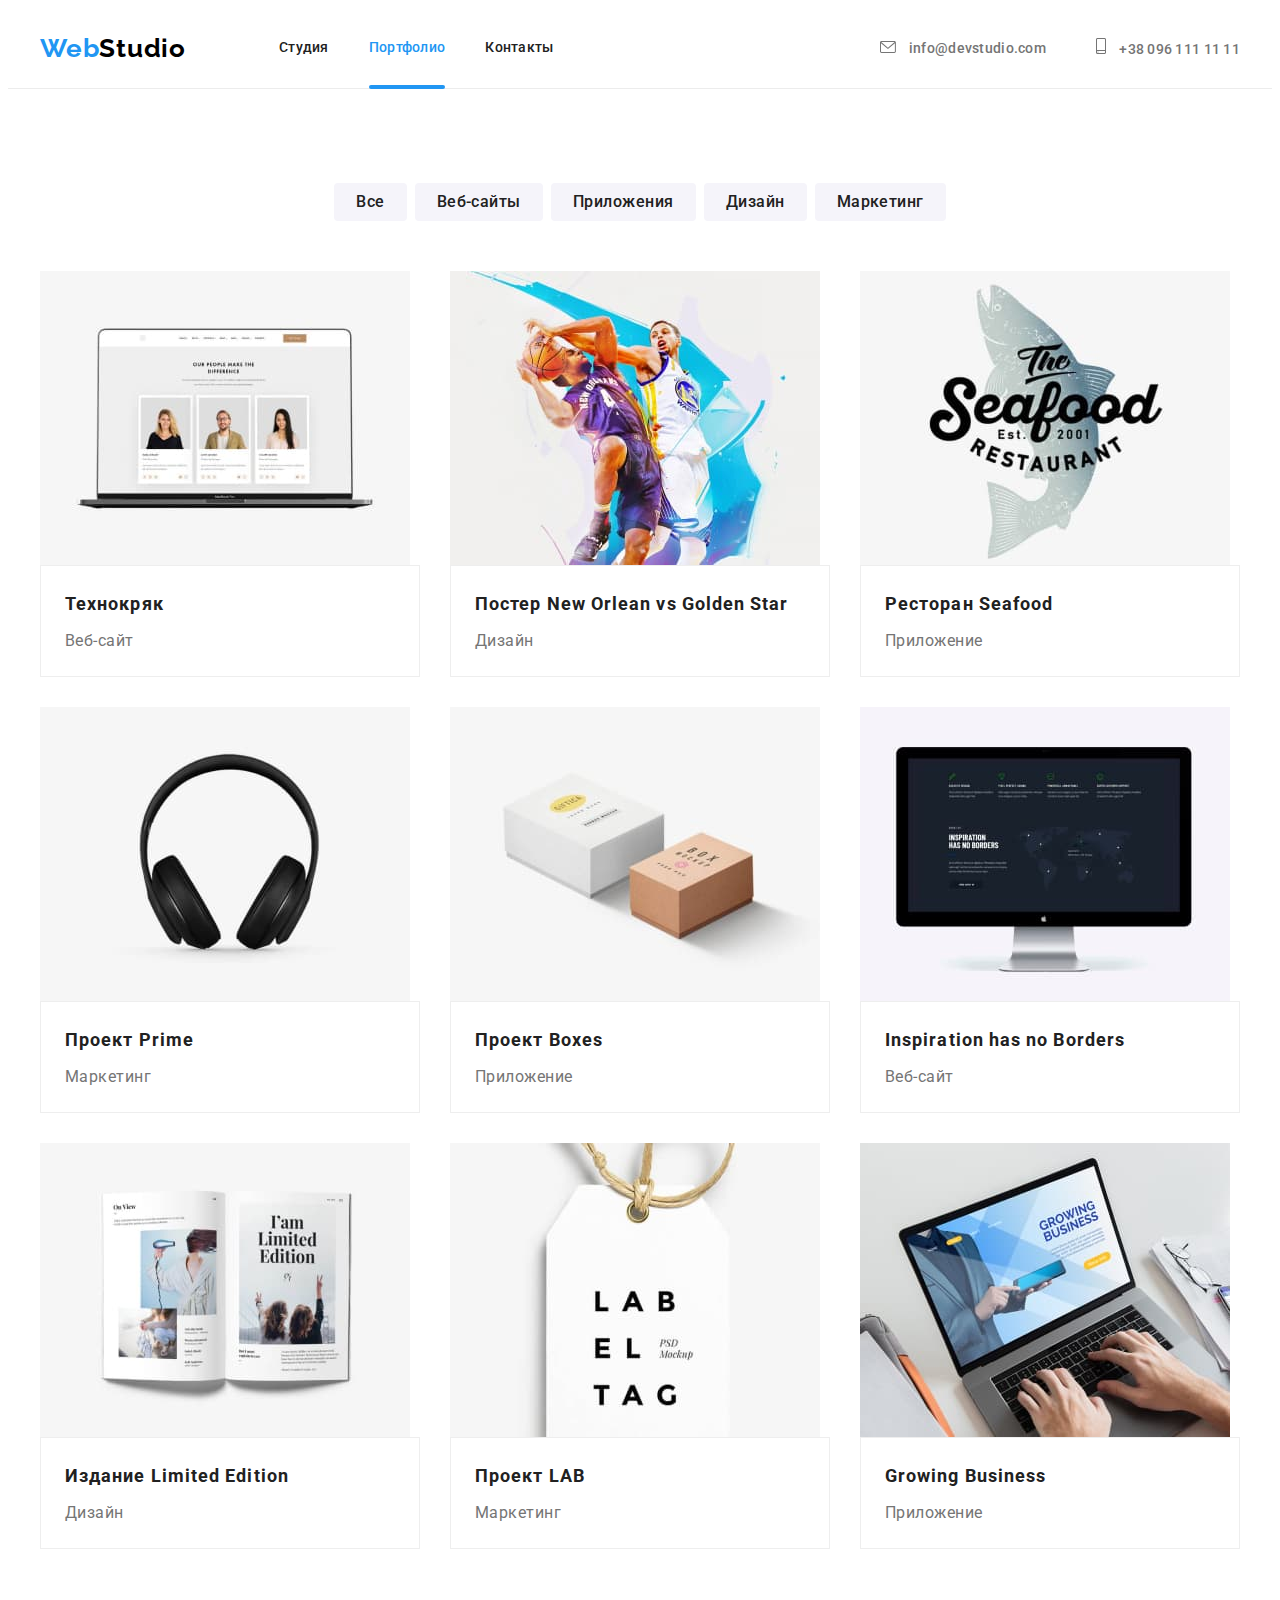
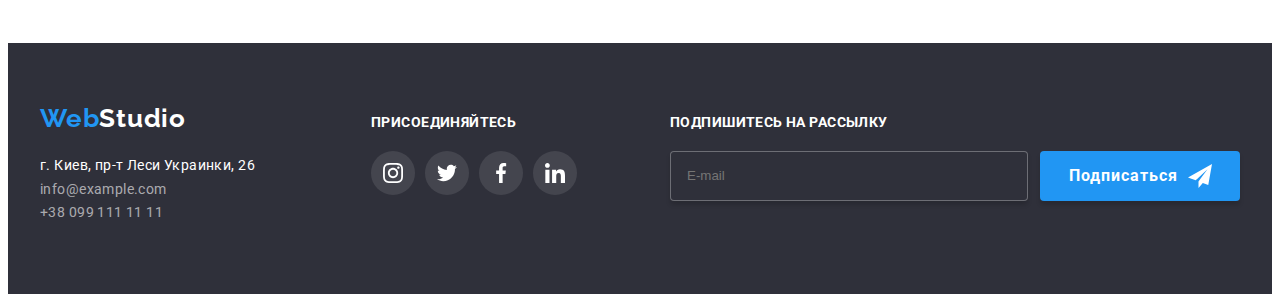
==== commit f107a5d7: "correct mistakes" ====
--- a/portfolio.html
+++ b/portfolio.html
@@ -59,7 +59,7 @@
       </div>
     </header>
     <main>
-      <section class="portfolio section">
+      <section class="section">
         <div class="container">
           <h1 class="visually__hidden">Portfolio</h1>
           <ul class="portfolio-filter">
@@ -87,155 +87,155 @@
               </button>
             </li>
           </ul>
-           <ul class="gallery-list">
-            <li class="gallery-list__item"> <a href="" class="gallery-list__link">
-              <div class="gallery-list__overlay">
+           <ul class="gallery">
+            <li class="gallery__item"> <a href="" class="gallery__link">
+              <div class="gallery__overlay">
                 <img
                 src="./images/portfolio-img1.jpg"
                 alt="ноутбук з зображенням команди"
                 width="370"
                 height="404"
               /> 
-              <p class="gallery-list--top-text">Технокряк это современная площадка распространения коронавируса. Компании используют эту платформу для цифрового шпионажа и атак на защищённые сервера конкурентов.</p> 
-              </div>
-              <div class="gallery-list__border">
-                <h2 class="gallery-list__text">Технокряк</h2>
-                <p class="gallery-list__filter">Веб-сайт</p>
+              <p class="gallery--top-text">Технокряк это современная площадка распространения коронавируса. Компании используют эту платформу для цифрового шпионажа и атак на защищённые сервера конкурентов.</p> 
+              </div>
+              <div class="gallery__border">
+                <h2 class="gallery__text">Технокряк</h2>
+                <p class="gallery__filter">Веб-сайт</p>
               </div></a>
               
             </li>
-            <li class="gallery-list__item"> <a href=""class="gallery-list__link">
-              <div class="gallery-list__overlay"><img
+            <li class="gallery__item"> <a href=""class="gallery__link">
+              <div class="gallery__overlay"><img
                 src="./images/portfolio-img2.jpg"
                 alt="два баскетболіста"
                 width="370"
                 height="404"
               />
-              <p class="gallery-list--top-text">Технокряк это современная площадка распространения коронавируса. Компании используют эту платформу для цифрового шпионажа и атак на защищённые сервера конкурентов.</p></div>
+              <p class="gallery--top-text">Технокряк это современная площадка распространения коронавируса. Компании используют эту платформу для цифрового шпионажа и атак на защищённые сервера конкурентов.</p></div>
               
-              <div class="gallery-list__border">
-                <h2 class="gallery-list__text">
+              <div class="gallery__border">
+                <h2 class="gallery__text">
                   Постер <span lang="en">New Orlean vs Golden Star</span>
                 </h2>
-                <p class="gallery-list__filter">Дизайн</p>
+                <p class="gallery__filter">Дизайн</p>
               </div> </a>
             </li>
-            <li class="gallery-list__item"> <a href=""class="gallery-list__link">
-              <div class="gallery-list__overlay">
+            <li class="gallery__item"> <a href=""class="gallery__link">
+              <div class="gallery__overlay">
               <img
                 src="./images/portfolio-img3.jpg"
                 alt="лого ресторану"
                 width="370"
                 height="404"
-              /> <p class="gallery-list--top-text">Технокряк это современная площадка распространения коронавируса. Компании используют эту платформу для цифрового шпионажа и атак на защищённые сервера конкурентов.</p> 
-              </div>
-              <div class="gallery-list__border">
-                <h2 class="gallery-list__text">
+              /> <p class="gallery--top-text">Технокряк это современная площадка распространения коронавируса. Компании используют эту платформу для цифрового шпионажа и атак на защищённые сервера конкурентов.</p> 
+              </div>
+              <div class="gallery__border">
+                <h2 class="gallery__text">
                   Ресторан <span lang="en">Seafood</span>
                 </h2>
-                <p class="gallery-list__filter">Приложение</p>
-              </div>
-              </a>
-            </li>
-            <li class="gallery-list__item"><a href=""class="gallery-list__link">
-              <div class="gallery-list__overlay">
+                <p class="gallery__filter">Приложение</p>
+              </div>
+              </a>
+            </li>
+            <li class="gallery__item"><a href=""class="gallery__link">
+              <div class="gallery__overlay">
               <img
                 src="./images/portfolio-img4.jpg"
                 alt="навушники"
                 width="370"
                 height="404"
               />
-              <p class="gallery-list--top-text">Технокряк это современная площадка распространения коронавируса. Компании используют эту платформу для цифрового шпионажа и атак на защищённые сервера конкурентов.</p> 
-              </div>
-              <div class="gallery-list__border">
-                <h2 class="gallery-list__text">
+              <p class="gallery--top-text">Технокряк это современная площадка распространения коронавируса. Компании используют эту платформу для цифрового шпионажа и атак на защищённые сервера конкурентов.</p> 
+              </div>
+              <div class="gallery__border">
+                <h2 class="gallery__text">
                   Проект <span lang="en">Prime</span>
                 </h2>
-                <p class="gallery-list__filter">Маркетинг</p>
+                <p class="gallery__filter">Маркетинг</p>
               </div> </a>
             </li>
-            <li class="gallery-list__item"><a href=""class="gallery-list__link">
-              <div class="gallery-list__overlay">
+            <li class="gallery__item"><a href=""class="gallery__link">
+              <div class="gallery__overlay">
               <img
                 src="./images/portfolio-img5.jpg"
                 alt="дві коробки"
                 width="370"
                 height="404"
               />
-              <p class="gallery-list--top-text">Технокряк это современная площадка распространения коронавируса. Компании используют эту платформу для цифрового шпионажа и атак на защищённые сервера конкурентов.</p> 
-              </div>
-              <div class="gallery-list__border">
-                <h2 class="gallery-list__text">
+              <p class="gallery--top-text">Технокряк это современная площадка распространения коронавируса. Компании используют эту платформу для цифрового шпионажа и атак на защищённые сервера конкурентов.</p> 
+              </div>
+              <div class="gallery__border">
+                <h2 class="gallery__text">
                   Проект <span lang="en">Boxes</span>
                 </h2>
-                <p class="gallery-list__filter">Приложение</p>
-              </div>
-              </a>
-            </li>
-            <li class="gallery-list__item"><a href=""class="gallery-list__link">
-              <div class="gallery-list__overlay">
+                <p class="gallery__filter">Приложение</p>
+              </div>
+              </a>
+            </li>
+            <li class="gallery__item"><a href=""class="gallery__link">
+              <div class="gallery__overlay">
               <img
                 src="./images/portfolio-img6.jpg"
                 alt="екран компютера"
                 width="370"
                 height="404"
               />
-              <p class="gallery-list--top-text">Технокряк это современная площадка распространения коронавируса. Компании используют эту платформу для цифрового шпионажа и атак на защищённые сервера конкурентов.</p> 
-              </div>
-              <div class="gallery-list__border">
-                <h2 class="gallery-list__text">
+              <p class="gallery--top-text">Технокряк это современная площадка распространения коронавируса. Компании используют эту платформу для цифрового шпионажа и атак на защищённые сервера конкурентов.</p> 
+              </div>
+              <div class="gallery__border">
+                <h2 class="gallery__text">
                   <span lang="en">Inspiration has no Borders</span>
                 </h2>
-                <p class="gallery-list__filter">Веб-сайт</p>
+                <p class="gallery__filter">Веб-сайт</p>
               </div></a>
             </li>
-            <li class="gallery-list__item"><a href=""class="gallery-list__link">
-              <div class="gallery-list__overlay">
+            <li class="gallery__item"><a href=""class="gallery__link">
+              <div class="gallery__overlay">
               <img
                 src="./images/portfolio-img7.jpg"
                 alt="розгорнута книга"
                 width="370"
                 height="404"
               />
-               <p class="gallery-list--top-text">Технокряк это современная площадка распространения коронавируса. Компании используют эту платформу для цифрового шпионажа и атак на защищённые сервера конкурентов.</p> 
-              </div>
-              <div class="gallery-list__border">
-                <h2 class="gallery-list__text">
+               <p class="gallery--top-text">Технокряк это современная площадка распространения коронавируса. Компании используют эту платформу для цифрового шпионажа и атак на защищённые сервера конкурентов.</p> 
+              </div>
+              <div class="gallery__border">
+                <h2 class="gallery__text">
                   Издание <span lang="en">Limited Edition</span>
                 </h2>
-                <p class="gallery-list__filter">Дизайн</p>
+                <p class="gallery__filter">Дизайн</p>
               </div> </a>
             </li>
-            <li class="gallery-list__item"><a href=""class="gallery-list__link">
-              <div class="gallery-list__overlay">
+            <li class="gallery__item"><a href=""class="gallery__link">
+              <div class="gallery__overlay">
               <img
                 src="./images/portfolio-img8.jpg"
                 alt="лейба"
                 width="370"
                 height="404"
               /> 
-              <p class="gallery-list--top-text">Технокряк это современная площадка распространения коронавируса. Компании используют эту платформу для цифрового шпионажа и атак на защищённые сервера конкурентов.</p> 
-              </div>
-              <div class="gallery-list__border">
-                <h2 class="gallery-list__text">Проект <span lang="en">LAB</span></h2>
-                <p class="gallery-list__filter">Маркетинг</p>
+              <p class="gallery--top-text">Технокряк это современная площадка распространения коронавируса. Компании используют эту платформу для цифрового шпионажа и атак на защищённые сервера конкурентов.</p> 
+              </div>
+              <div class="gallery__border">
+                <h2 class="gallery__text">Проект <span lang="en">LAB</span></h2>
+                <p class="gallery__filter">Маркетинг</p>
               </div></a>
             </li>
-            <li class="gallery-list__item"><a href=""class="gallery-list__link">
-              <div class="gallery-list__overlay">
+            <li class="gallery__item"><a href=""class="gallery__link">
+              <div class="gallery__overlay">
               <img
                 src="./images/portfolio-img9.jpg"
                 alt="руки, які набирають щось клавіатурі"
                 width="370"
                 height="404"
               />
-              <p class="gallery-list--top-text">Технокряк это современная площадка распространения коронавируса. Компании используют эту платформу для цифрового шпионажа и атак на защищённые сервера конкурентов.</p> 
-              </div>
-              <div class="gallery-list__border">
-                <h2 class="gallery-list__text">
+              <p class="gallery--top-text">Технокряк это современная площадка распространения коронавируса. Компании используют эту платформу для цифрового шпионажа и атак на защищённые сервера конкурентов.</p> 
+              </div>
+              <div class="gallery__border">
+                <h2 class="gallery__text">
                   <span lang="en">Growing Business</span>
                 </h2>
-                <p class="gallery-list__filter">Приложение</p>
+                <p class="gallery__filter">Приложение</p>
               </div></a>
             </li>
           </ul>
--- a/css/main.min.css
+++ b/css/main.min.css
@@ -1,2 +1,2 @@
-:root{--primary-text-color: #757575;--title-text-color: #212121;--accent-color: #2196f3;--additional-color: #ffffff;--contact-color: #757575;--backfound-footer-color: #2f303a}.visually__hidden{position:absolute;clip:rect(0 0 0 0);width:1px;height:1px;margin:-1px}p,h1,h2,h3{margin:0}ul{margin:0;padding:0;list-style:none}a{text-decoration:none}img{display:block;max-width:100%;height:auto}body{background-color:#ffffff;color:var(--primary-text-color);font-family:"Roboto", sans-serif}.container{width:1200px;margin-left:auto;margin-right:auto;padding-left:15px;padding-right:15px}.logo{display:block;font-family:"Raleway", sans-serif;font-weight:700;font-size:26px;line-height:1.19;letter-spacing:0.03em;color:var(--accent-color)}.logo__dark{color:#000000}.logo__light{color:#ffffff}.logo{margin-right:93px}.section{padding-top:94px;padding-bottom:94px}.header{border-bottom:1px solid #ececec}.header__container{display:-webkit-box;display:-ms-flexbox;display:flex;-webkit-box-align:center;-ms-flex-align:center;align-items:center}.navigation{display:-webkit-box;display:-ms-flexbox;display:flex;-webkit-box-align:center;-ms-flex-align:center;align-items:center}.site-nav{display:-webkit-box;display:-ms-flexbox;display:flex}.site-nav__item+.site-nav__item{margin-left:40px}.contacts{display:-webkit-box;display:-ms-flexbox;display:flex;margin-left:auto}.site-nav__link{display:block;font-family:"Roboto", sans-serif;font-weight:500;font-size:14px;line-height:1.14;letter-spacing:0.02em;color:var(--title-text-color);padding-top:32px;padding-bottom:32px;-webkit-transition-property:color;transition-property:color;-webkit-transition-duration:250ms;transition-duration:250ms;-webkit-transition-timing-function:cubic-bezier(0.4, 0, 0.2, 1);transition-timing-function:cubic-bezier(0.4, 0, 0.2, 1)}.site-nav__link:hover,.site-nav__link:focus{color:var(--accent-color)}.site-nav__link--current{color:var(--accent-color);position:relative;-webkit-transition-property:color;transition-property:color;-webkit-transition-duration:250ms;transition-duration:250ms;-webkit-transition-timing-function:cubic-bezier(0.4, 0, 0.2, 1);transition-timing-function:cubic-bezier(0.4, 0, 0.2, 1)}.site-nav__link--current::after{content:"";display:block;width:100%;height:4px;background:#2196f3;border-radius:2px;position:absolute;left:0px;bottom:-1px}.contacts{display:-webkit-box;display:-ms-flexbox;display:flex;-webkit-box-align:center;-ms-flex-align:center;align-items:center}.contacts__item{display:block}.contacts__item:first-child{margin-right:50px}.contacts__link{display:-webkit-box;display:-ms-flexbox;display:flex;-webkit-box-align:center;-ms-flex-align:center;align-items:center;font-family:"Roboto", sans-serif;font-weight:500;font-size:14px;line-height:1.14;letter-spacing:0.02em;color:var(--contact-color);fill:var(--contact-color);-webkit-transition-property:color;transition-property:color;-webkit-transition-duration:250ms;transition-duration:250ms;-webkit-transition-timing-function:cubic-bezier(0.4, 0, 0.2, 1);transition-timing-function:cubic-bezier(0.4, 0, 0.2, 1)}.contacts__link:hover,.contacts__link:focus{color:var(--accent-color);fill:currentColor}.contacts__icon{margin-right:10px}.tittle{font-weight:700;font-size:36px;line-height:1.16;text-align:center;letter-spacing:0.03em;color:var(--title-text-color)}.hero{background-color:#2f303a;background-image:-webkit-gradient(linear, left top, left bottom, from(rgba(47,48,58,0.4)), to(rgba(47,48,58,0.4))),url(../images/hero-background.jpg);background-image:linear-gradient(rgba(47,48,58,0.4), rgba(47,48,58,0.4)),url(../images/hero-background.jpg);background-repeat:no-repeat;background-position:center;background-size:cover;max-width:1600px;margin-left:auto;margin-right:auto;padding-top:200px;padding-bottom:200px;text-align:center}.hero__title{margin-bottom:30px;font-weight:900;font-size:44px;line-height:1.36;letter-spacing:0.06em;text-transform:uppercase;color:var(--additional-color)}.hero__button{height:50px;min-width:200px;padding-top:10px;padding-bottom:10px;padding-right:32px;padding-left:32px;border:transparent;font-family:inherit;font-weight:700;font-size:16px;line-height:1.87;-webkit-box-align:center;-ms-flex-align:center;align-items:center;text-align:center;border-radius:5px;-webkit-box-pack:center;-ms-flex-pack:center;justify-content:center;letter-spacing:0.06em;color:#ffffff;background-color:var(--accent-color);-webkit-transition-property:background-color;transition-property:background-color;-webkit-transition-duration:250ms;transition-duration:250ms;-webkit-transition-timing-function:cubic-bezier(0.4, 0, 0.2, 1);transition-timing-function:cubic-bezier(0.4, 0, 0.2, 1)}.hero__button:hover,.hero__button:focus{background-color:#188ce8}.advantages__list{display:-webkit-box;display:-ms-flexbox;display:flex}.advantages__item+.advantages__item{margin-left:30px}.advantages__item{min-width:270px;min-height:75px}.advantages__borber{margin-bottom:30px;width:270px;height:120px;background-color:#f5f4fa;border-radius:4px;display:-webkit-box;display:-ms-flexbox;display:flex;-webkit-box-pack:center;-ms-flex-pack:center;justify-content:center;-webkit-box-align:center;-ms-flex-align:center;align-items:center}.advantages__subtitle{margin-bottom:10px;font-weight:700;font-size:14px;line-height:1.14;letter-spacing:0.03em;text-transform:uppercase;color:var(--title-text-color)}.advantages__text{font-weight:400;font-size:14px;line-height:1.71;letter-spacing:0.03em;color:var(--primary-text-color)}.advantages__icon{fill:currentColor}.works{padding-top:0px}.works__tittle{margin-bottom:50px}.works__list{display:-webkit-box;display:-ms-flexbox;display:flex;margin-left:-30px}.works__item{width:calc(100% / 3 - 30px);margin-left:30px}.works__thumb{position:relative}.works__text{height:70px;display:-webkit-box;display:-ms-flexbox;display:flex;-webkit-box-align:center;-ms-flex-align:center;align-items:center;-webkit-box-pack:center;-ms-flex-pack:center;justify-content:center;position:absolute;bottom:0;left:0;font-weight:700;font-size:14px;line-height:1.14;letter-spacing:0.03em;text-transform:uppercase;color:var(--additional-color);background-color:rgba(47,48,58,0.8);width:100%}.team{background-color:#f5f4fa}.team__tittle{margin-bottom:50px}.team__list{display:-webkit-box;display:-ms-flexbox;display:flex;margin-left:-30px;margin-bottom:-30px}.team__item{-ms-flex-preferred-size:calc((100%-60px) / 4);flex-basis:calc((100%-60px) / 4);margin-left:30px;margin-bottom:30px}.team__name{margin-bottom:10px;font-weight:500;font-size:16px;line-height:1.18;text-align:center;letter-spacing:0.03em;color:var(--title-text-color)}.team__text{font-size:16px;line-height:1.18;text-align:center;letter-spacing:0.03em;color:var(--primary-text-color);margin-bottom:16px}.team__border{background:#ffffff;-webkit-box-shadow:0px 1px 3px rgba(0,0,0,0.12),0px 1px 1px rgba(0,0,0,0.14),0px 2px 1px rgba(0,0,0,0.2);box-shadow:0px 1px 3px rgba(0,0,0,0.12),0px 1px 1px rgba(0,0,0,0.14),0px 2px 1px rgba(0,0,0,0.2);border-radius:0px 0px 4px 4px;padding-top:30px;padding-bottom:30px}.social-list{display:-webkit-box;display:-ms-flexbox;display:flex;-webkit-box-pack:center;-ms-flex-pack:center;justify-content:center}.social-list__icon{fill:currentColor}.social-list__link{width:44px;height:44px;background-color:#ffffff;border-radius:50%;display:-webkit-box;display:-ms-flexbox;display:flex;-webkit-box-pack:center;-ms-flex-pack:center;justify-content:center;-webkit-box-align:center;-ms-flex-align:center;align-items:center;color:#afb1b8;-webkit-transition-property:color, background-color;transition-property:color, background-color;-webkit-transition-duration:250ms;transition-duration:250ms;-webkit-transition-timing-function:cubic-bezier(0.4, 0, 0.2, 1);transition-timing-function:cubic-bezier(0.4, 0, 0.2, 1)}.social-list__link:hover,.social-list__link:focus{background-color:var(--accent-color);color:var(--additional-color)}.social-list__item+.social-list__item{margin-left:10px}.customers__tittle{margin-bottom:50px}.customers__link{border:1px solid #afb1b8;border-radius:4px;-webkit-box-pack:center;-ms-flex-pack:center;justify-content:center;-webkit-box-align:center;-ms-flex-align:center;align-items:center;display:-webkit-box;display:-ms-flexbox;display:flex;fill:#afb1b8;width:170px;height:92px;-webkit-transition-property:border-color, fill;transition-property:border-color, fill;-webkit-transition-duration:250ms;transition-duration:250ms;-webkit-transition-timing-function:cubic-bezier(0.4, 0, 0.2, 1);transition-timing-function:cubic-bezier(0.4, 0, 0.2, 1)}.customers__link:hover,.customers__link:focus{border-color:var(--accent-color);fill:var(--accent-color)}.customers__item+.customers__item{margin-left:30px}.customers__list{display:-webkit-box;display:-ms-flexbox;display:flex;-webkit-box-pack:center;-ms-flex-pack:center;justify-content:center}.footer{background-color:var(--backfound-footer-color);padding-top:60px;padding-bottom:60px}.footer__container{display:-webkit-box;display:-ms-flexbox;display:flex;-webkit-box-align:baseline;-ms-flex-align:baseline;align-items:baseline}.footer .logo{margin-bottom:20px;margin-right:0}.address{font-style:normal;margin-bottom:9px}.adress--color{color:var(--additional-color)}.address-list__link:not(:last-child){display:block;margin-bottom:9px}.address-list__link{display:block;font-family:inherit;font-size:14px;line-height:1.71;letter-spacing:0.03em;color:rgba(255,255,255,0.6);-webkit-transition-property:color;transition-property:color;-webkit-transition-duration:250ms;transition-duration:250ms;-webkit-transition-timing-function:cubic-bezier(0.4, 0, 0.2, 1);transition-timing-function:cubic-bezier(0.4, 0, 0.2, 1);-webkit-transition-delay:0s;transition-delay:0s}.address-list__link:hover,.address-list__link:focus{color:var(--accent-color)}.footer__address{margin-right:70px;-webkit-box-flex:1;-ms-flex-positive:1;flex-grow:1}.footer-section+.footer-section{margin-left:93px}.footer-section__text{display:block;margin-bottom:20px;font-weight:bold;font-size:14px;line-height:1.14;letter-spacing:0.03em;text-transform:uppercase;color:var(--additional-color)}.footer-social-list{display:-webkit-box;display:-ms-flexbox;display:flex;-webkit-box-pack:center;-ms-flex-pack:center;justify-content:center}.footer-social-list__item+.footer-social-list__item{margin-left:10px}.footer-social-list__link{width:44px;height:44px;background-color:rgba(255,255,255,0.1);border-radius:50%;display:-webkit-box;display:-ms-flexbox;display:flex;-webkit-box-pack:center;-ms-flex-pack:center;justify-content:center;-webkit-box-align:center;-ms-flex-align:center;align-items:center;color:var(--additional-color);-webkit-transition-property:color, background-color;transition-property:color, background-color;-webkit-transition-duration:250ms;transition-duration:250ms;-webkit-transition-timing-function:cubic-bezier(0.4, 0, 0.2, 1);transition-timing-function:cubic-bezier(0.4, 0, 0.2, 1);-webkit-transition-delay:0s;transition-delay:0s}.footer-social-list__link:hover,.footer-social-list__link:focus{background-color:var(--accent-color);color:var(--additional-color)}.footer-social-list__icon{fill:currentColor}.footer-form{display:-webkit-box;display:-ms-flexbox;display:flex;-webkit-box-pack:justify;-ms-flex-pack:justify;justify-content:space-between;-webkit-box-align:center;-ms-flex-align:center;align-items:center}.footer-form__email+.footer-form__button{margin-left:12px}.footer-form__email{min-width:358px;height:50px;padding:15px 16px;border:1px solid rgba(255,255,255,0.3);-webkit-box-sizing:border-box;box-sizing:border-box;-webkit-box-shadow:0px 4px 4px rgba(0,0,0,0.15);box-shadow:0px 4px 4px rgba(0,0,0,0.15);border-radius:4px;background-color:var(--backfound-footer-color);outline:none;-webkit-transition-property:border-color;transition-property:border-color;-webkit-transition-duration:250ms;transition-duration:250ms;-webkit-transition-timing-function:cubic-bezier(0.4, 0, 0.2, 1);transition-timing-function:cubic-bezier(0.4, 0, 0.2, 1)}.footer-form__email:focus{border-color:var(--accent-color)}.footer-form__button{min-width:200px;height:50px;padding-top:10px;padding-bottom:10px;padding-left:29px;padding-right:28px;border:transparent;background:var(--accent-color);-webkit-box-shadow:0px 4px 4px rgba(0,0,0,0.15);box-shadow:0px 4px 4px rgba(0,0,0,0.15);border-radius:4px;cursor:pointer;font-weight:700;font-size:16px;line-height:1.87;display:-webkit-box;display:-ms-flexbox;display:flex;-webkit-box-align:center;-ms-flex-align:center;align-items:center;text-align:center;letter-spacing:0.06em;color:var(--additional-color);-webkit-transition-property:background-color, -webkit-box-shadow, -webkit-box-shadow;transition-property:background-color, -webkit-box-shadow, -webkit-box-shadow;transition-property:background-color, box-shadow, box-shadow;transition-property:background-color, box-shadow, box-shadow, -webkit-box-shadow, -webkit-box-shadow;-webkit-transition-duration:250ms;transition-duration:250ms;-webkit-transition-timing-function:cubic-bezier(0.4, 0, 0.2, 1);transition-timing-function:cubic-bezier(0.4, 0, 0.2, 1)}.footer-form__button:focus{background-color:#188ce8;-webkit-box-shadow:0px 4px 4px rgba(0,0,0,0.15);box-shadow:0px 4px 4px rgba(0,0,0,0.15)}.footer-form__icon{margin-left:10px}.portfolio-filter{margin-bottom:50px;display:-webkit-box;display:-ms-flexbox;display:flex;-webkit-box-pack:center;-ms-flex-pack:center;justify-content:center}.portfolio-filter__button{padding-top:6px;padding-bottom:6px;padding-right:22px;padding-left:22px;font-family:inherit;font-weight:500;font-size:16px;line-height:26px;text-align:center;letter-spacing:0.03em;color:#212121;background-color:#f5f4fa;border-radius:4px;border:none;cursor:pointer;-webkit-transition-property:color, background-color, -webkit-box-shadow;transition-property:color, background-color, -webkit-box-shadow;transition-property:color, background-color, box-shadow;transition-property:color, background-color, box-shadow, -webkit-box-shadow;-webkit-transition-duration:250ms;transition-duration:250ms;-webkit-transition-timing-function:cubic-bezier(0.4, 0, 0.2, 1);transition-timing-function:cubic-bezier(0.4, 0, 0.2, 1)}.portfolio-filter__button:hover,.portfolio-filter__button:focus{background-color:var(--accent-color);color:var(--additional-color);-webkit-box-shadow:0px 3px 1px rgba(0,0,0,0.1),0px 1px 2px rgba(0,0,0,0.08),0px 2px 2px rgba(0,0,0,0.12);box-shadow:0px 3px 1px rgba(0,0,0,0.1),0px 1px 2px rgba(0,0,0,0.08),0px 2px 2px rgba(0,0,0,0.12)}.portfolio-filter__item+.portfolio-filter__item{margin-left:8px}.gallery-list{display:-webkit-box;display:-ms-flexbox;display:flex;-ms-flex-wrap:wrap;flex-wrap:wrap;margin-left:-30px;margin-bottom:-30px}.gallery-list__item{width:calc(100% / 3 - 30px);margin-left:30px;margin-bottom:30px}.gallery-list__overlay{position:relative;overflow:hidden}.gallery-list__link{display:block;-webkit-transition-property:background-color, -webkit-box-shadow;transition-property:background-color, -webkit-box-shadow;transition-property:background-color, box-shadow;transition-property:background-color, box-shadow, -webkit-box-shadow;-webkit-transition-duration:250ms;transition-duration:250ms;-webkit-transition-timing-function:cubic-bezier(0.4, 0, 0.2, 1);transition-timing-function:cubic-bezier(0.4, 0, 0.2, 1)}.gallery-list__link:hover,.gallery-list__link:focus{background:#ffffff;-webkit-box-shadow:0px 1px 1px rgba(0,0,0,0.12),0px 4px 4px rgba(0,0,0,0.06),1px 4px 6px rgba(0,0,0,0.16);box-shadow:0px 1px 1px rgba(0,0,0,0.12),0px 4px 4px rgba(0,0,0,0.06),1px 4px 6px rgba(0,0,0,0.16)}.gallery-list__link:hover .gallery-list--top-text,.gallery-list__link:focus .gallery-list--top-text{-webkit-transform:translateY(0);transform:translateY(0)}.gallery-list--top-text{position:absolute;top:0;right:0;padding-right:24px;padding-left:24px;padding-top:63px;font-size:18px;line-height:1.55;letter-spacing:0.03em;color:var(--additional-color);background-color:rgba(33,150,243,0.9);height:100%;-webkit-transform:translateY(100%);transform:translateY(100%);-webkit-transition-property:-webkit-transform;transition-property:-webkit-transform;transition-property:transform;transition-property:transform, -webkit-transform;-webkit-transition-duration:250ms;transition-duration:250ms;-webkit-transition-timing-function:cubic-bezier(0.4, 0, 0.2, 1);transition-timing-function:cubic-bezier(0.4, 0, 0.2, 1)}.gallery-list__text{margin-bottom:4px;font-weight:700;font-size:18px;line-height:2;letter-spacing:0.06em;color:var(--title-text-color)}.gallery-list__filter{font-size:16px;line-height:1.87;letter-spacing:0.03em;color:var(--primary-text-color)}.gallery-list__border{background:#ffffff;border:1px solid #eeeeee;-webkit-box-sizing:border-box;box-sizing:border-box;padding-left:24px;padding-right:24px;padding-top:20px;padding-bottom:20px}.backdrop{width:100vw;height:100vh;background-color:rgba(0,0,0,0.2);position:fixed;top:0;left:0;-webkit-transition:opacity 250ms, visibility 250ms;transition:opacity 250ms, visibility 250ms}.modal{width:528px;min-height:581px;padding:40px;background-color:#ffffff;-webkit-box-shadow:0px 1px 3px rgba(0,0,0,0.12),0px 1px 1px rgba(0,0,0,0.14),0px 2px 1px rgba(0,0,0,0.2);box-shadow:0px 1px 3px rgba(0,0,0,0.12),0px 1px 1px rgba(0,0,0,0.14),0px 2px 1px rgba(0,0,0,0.2);border-radius:4px;position:absolute;top:50%;left:50%;-webkit-transform:translate(-50%, -50%) rotate(0) scale(1);transform:translate(-50%, -50%) rotate(0) scale(1);-webkit-transition:-webkit-transform 500ms;transition:-webkit-transform 500ms;transition:transform 500ms;transition:transform 500ms, -webkit-transform 500ms}.backdrop.is-hidden .modal{-webkit-transform:rotate(180deg) scale(3);transform:rotate(180deg) scale(3)}.modal-close-button{width:30px;height:30px;border-radius:50%;background-color:#ffffff;border:1px solid rgba(0,0,0,0.1);-webkit-box-sizing:border-box;box-sizing:border-box;fill:#000000;display:block;-webkit-box-align:center;-ms-flex-align:center;align-items:center;cursor:pointer;position:absolute;top:8px;right:10px;-webkit-transition-property:fill;transition-property:fill;-webkit-transition-duration:250ms;transition-duration:250ms;-webkit-transition-timing-function:cubic-bezier(0.4, 0, 0.2, 1);transition-timing-function:cubic-bezier(0.4, 0, 0.2, 1)}.modal-close-button:hover,.modal-close-button:focus{fill:var(--accent-color)}.is-hidden{opacity:0;pointer-events:none;visibility:hidden}.form-field{margin-bottom:10px}.modal-tittle{margin-bottom:12px;font-weight:700;font-size:20px;line-height:1.15;text-align:center;letter-spacing:0.03em;color:var(--title-text-color)}.modal-input{padding-left:42px;width:100%;height:40px;border:1px solid rgba(33,33,33,0.2);-webkit-box-sizing:border-box;box-sizing:border-box;border-radius:4px;outline:none;-webkit-transition-property:border-color, fill;transition-property:border-color, fill;-webkit-transition-duration:250ms;transition-duration:250ms;-webkit-transition-timing-function:cubic-bezier(0.4, 0, 0.2, 1);transition-timing-function:cubic-bezier(0.4, 0, 0.2, 1)}.modal-input :focus{border-color:var(--accent-color)}.modal-input:focus+.form-icon{fill:var(--accent-color)}.modal-label{display:block;margin-bottom:4px;font-family:Roboto;font-style:normal;font-weight:normal;font-size:12px;line-height:14px;letter-spacing:0.01em;color:#757575}.form-textarea{margin-bottom:20px}.modal-comments{width:100%;height:120px;padding:12px 16px;resize:none;border:1px solid rgba(33,33,33,0.2);-webkit-box-sizing:border-box;box-sizing:border-box;border-radius:4px}.modal-comments::-webkit-input-placeholder{font-size:14px;line-height:1.14;letter-spacing:0.01em;color:rgba(117,117,117,0.5)}.modal-comments:-ms-input-placeholder{font-size:14px;line-height:1.14;letter-spacing:0.01em;color:rgba(117,117,117,0.5)}.modal-comments::-ms-input-placeholder{font-size:14px;line-height:1.14;letter-spacing:0.01em;color:rgba(117,117,117,0.5)}.modal-comments::placeholder{font-size:14px;line-height:1.14;letter-spacing:0.01em;color:rgba(117,117,117,0.5)}.modal-input-wrap{position:relative}.form-icon{position:absolute;left:15px;top:50%;-webkit-transform:translateY(-50%);transform:translateY(-50%)}.modal-check-text{font-size:14px;line-height:1.71;letter-spacing:0.03em;color:#757575;display:-webkit-box;display:-ms-flexbox;display:flex;-webkit-box-align:center;-ms-flex-align:center;align-items:center;-webkit-box-pack:center;-ms-flex-pack:center;justify-content:center}.modal-check-text span{width:16px;height:16px;border:2px solid #212121;border-radius:2px;margin-right:9px;display:-webkit-box;display:-ms-flexbox;display:flex;-webkit-box-align:center;-ms-flex-align:center;align-items:center;-webkit-box-pack:center;-ms-flex-pack:center;justify-content:center}.modal-check-icon{fill:transparent}.modal-check:checked+.modal-check-text>span{background-color:var(--accent-color);border:none}.modal-check:checked+.modal-check-text .modal-check-icon{fill:var(--additional-color)}.modal-condition{color:var(--accent-color);text-decoration:underline;margin-right:2px}.form-button-div{-webkit-box-pack:center;-ms-flex-pack:center;justify-content:center;display:-webkit-box;display:-ms-flexbox;display:flex;margin-top:30px}.form-button{width:200px;height:50px;font-weight:700;font-size:16px;line-height:1.87;letter-spacing:0.06em;display:-webkit-box;display:-ms-flexbox;display:flex;-webkit-box-pack:center;-ms-flex-pack:center;justify-content:center;text-align:center;-webkit-box-align:center;-ms-flex-align:center;align-items:center;border:transparent;color:var(--additional-color);background:var(--accent-color);-webkit-box-shadow:0px 4px 4px rgba(0,0,0,0.15);box-shadow:0px 4px 4px rgba(0,0,0,0.15);border-radius:4px;cursor:pointer;-webkit-transition-property:fill;transition-property:fill;-webkit-transition-duration:250ms;transition-duration:250ms;-webkit-transition-timing-function:cubic-bezier(0.4, 0, 0.2, 1);transition-timing-function:cubic-bezier(0.4, 0, 0.2, 1)}.form-button:focus{background-color:#188ce8;-webkit-box-shadow:0px 4px 4px rgba(0,0,0,0.15);box-shadow:0px 4px 4px rgba(0,0,0,0.15);border-radius:4px}
+:root{--primary-text-color: #757575;--title-text-color: #212121;--accent-color: #2196f3;--additional-color: #ffffff;--contact-color: #757575;--backfound-footer-color: #2f303a}.visually__hidden{position:absolute;clip:rect(0 0 0 0);width:1px;height:1px;margin:-1px}p,h1,h2,h3{margin:0}ul{margin:0;padding:0;list-style:none}a{text-decoration:none}img{display:block;max-width:100%;height:auto}body{background-color:#ffffff;color:var(--primary-text-color);font-family:"Roboto", sans-serif}.container{width:1200px;margin-left:auto;margin-right:auto;padding-left:15px;padding-right:15px}.logo{display:block;font-family:"Raleway", sans-serif;font-weight:700;font-size:26px;line-height:1.19;letter-spacing:0.03em;color:var(--accent-color)}.logo__dark{color:#000000}.logo__light{color:#ffffff}.section{padding-top:94px;padding-bottom:94px}.button{border:transparent;font-family:inherit;font-weight:700;font-size:16px;line-height:1.87;-webkit-box-align:center;-ms-flex-align:center;align-items:center;text-align:center;-webkit-box-pack:center;-ms-flex-pack:center;justify-content:center;letter-spacing:0.06em;border-radius:4px;cursor:pointer;color:var(--additional-color);background-color:var(--accent-color);-webkit-box-shadow:0px 4px 4px rgba(0,0,0,0.15);box-shadow:0px 4px 4px rgba(0,0,0,0.15)}.advantages__title,.footer-section__text{font-weight:700;font-size:14px;line-height:1.14;letter-spacing:0.03em;text-transform:uppercase}.header__container,.navigation,.contacts,.contacts__link:hover,.contacts__link:focus,.advantages__borber,.works__text,.footer-social-list__link,.footer-form,.form-checkbox__text,.form-checkbox__text span{display:-webkit-box;display:-ms-flexbox;display:flex;-webkit-box-align:center;-ms-flex-align:center;align-items:center}.header{border-bottom:1px solid #ececec}.header__container .logo{margin-right:93px}.site-nav{display:-webkit-box;display:-ms-flexbox;display:flex}.site-nav__item+.site-nav__item{margin-left:40px}.contacts{display:-webkit-box;display:-ms-flexbox;display:flex;margin-left:auto}.site-nav__link{display:block;font-family:"Roboto", sans-serif;font-weight:500;font-size:14px;line-height:1.14;letter-spacing:0.02em;color:var(--title-text-color);padding-top:32px;padding-bottom:32px;-webkit-transition-property:color;transition-property:color;-webkit-transition-duration:250ms;transition-duration:250ms;-webkit-transition-timing-function:cubic-bezier(0.4, 0, 0.2, 1);transition-timing-function:cubic-bezier(0.4, 0, 0.2, 1)}.site-nav__link:hover,.site-nav__link:focus{color:var(--accent-color)}.site-nav__link--current{color:var(--accent-color);position:relative;-webkit-transition-property:color;transition-property:color;-webkit-transition-duration:250ms;transition-duration:250ms;-webkit-transition-timing-function:cubic-bezier(0.4, 0, 0.2, 1);transition-timing-function:cubic-bezier(0.4, 0, 0.2, 1)}.site-nav__link--current::after{content:"";display:block;width:100%;height:4px;background:#2196f3;border-radius:2px;position:absolute;left:0px;bottom:-1px}.contacts__item{display:block}.contacts__item:first-child{margin-right:50px}.contacts__link{font-family:"Roboto", sans-serif;font-weight:500;font-size:14px;line-height:1.14;letter-spacing:0.02em;color:var(--contact-color);fill:var(--contact-color);-webkit-transition-property:color;transition-property:color;-webkit-transition-duration:250ms;transition-duration:250ms;-webkit-transition-timing-function:cubic-bezier(0.4, 0, 0.2, 1);transition-timing-function:cubic-bezier(0.4, 0, 0.2, 1)}.contacts__link:hover,.contacts__link:focus{color:var(--accent-color);fill:currentColor}.contacts__icon{margin-right:10px}.section__tittle{font-weight:700;font-size:36px;line-height:1.16;text-align:center;letter-spacing:0.03em;color:var(--title-text-color)}.hero{background-color:#2f303a;background-image:-webkit-gradient(linear, left top, left bottom, from(rgba(47,48,58,0.4)), to(rgba(47,48,58,0.4))),url(../images/hero-background.jpg);background-image:linear-gradient(rgba(47,48,58,0.4), rgba(47,48,58,0.4)),url(../images/hero-background.jpg);background-repeat:no-repeat;background-position:center;background-size:cover;max-width:1600px;margin-left:auto;margin-right:auto;padding-top:200px;padding-bottom:200px;text-align:center}.hero__title{margin-bottom:30px;font-weight:900;font-size:44px;line-height:1.36;letter-spacing:0.06em;text-transform:uppercase;color:var(--additional-color)}.hero__button{height:50px;min-width:200px;padding-top:10px;padding-bottom:10px;padding-right:32px;padding-left:32px;-webkit-transition-property:background-color;transition-property:background-color;-webkit-transition-duration:250ms;transition-duration:250ms;-webkit-transition-timing-function:cubic-bezier(0.4, 0, 0.2, 1);transition-timing-function:cubic-bezier(0.4, 0, 0.2, 1)}.hero__button:hover,.hero__button:focus{background-color:#188ce8}.advantages{display:-webkit-box;display:-ms-flexbox;display:flex}.advantages__item{min-width:270px;min-height:75px}.advantages__item+.advantages__item{margin-left:30px}.advantages__borber{margin-bottom:30px;width:270px;height:120px;background-color:#f5f4fa;border-radius:4px;-webkit-box-pack:center;-ms-flex-pack:center;justify-content:center}.advantages__title{margin-bottom:10px;color:var(--title-text-color)}.advantages__text{font-weight:400;font-size:14px;line-height:1.71;letter-spacing:0.03em;color:var(--primary-text-color)}.advantages__icon{fill:currentColor}.section--no-pading-top{padding-top:0px}.section__tittle{margin-bottom:50px}.works{display:-webkit-box;display:-ms-flexbox;display:flex;margin-left:-30px}.works__item{width:calc(100% / 3 - 30px);margin-left:30px}.works__thumb{position:relative}.works__text{height:70px;-webkit-box-pack:center;-ms-flex-pack:center;justify-content:center;position:absolute;bottom:0;left:0;color:var(--additional-color);background-color:rgba(47,48,58,0.8);width:100%;font-weight:700;font-size:14px;line-height:1.14;letter-spacing:0.03em;text-transform:uppercase}.section--background-color{background-color:#f5f4fa}.team{display:-webkit-box;display:-ms-flexbox;display:flex;margin-left:-30px;margin-bottom:-30px}.team__item{-ms-flex-preferred-size:calc((100%-60px) / 4);flex-basis:calc((100%-60px) / 4);margin-left:30px;margin-bottom:30px}.team__tittle{margin-bottom:10px;font-weight:500;font-size:16px;line-height:1.18;text-align:center;letter-spacing:0.03em;color:var(--title-text-color)}.team__text{font-size:16px;line-height:1.18;text-align:center;letter-spacing:0.03em;color:var(--primary-text-color);margin-bottom:16px}.team__border{background:#ffffff;-webkit-box-shadow:0px 1px 3px rgba(0,0,0,0.12),0px 1px 1px rgba(0,0,0,0.14),0px 2px 1px rgba(0,0,0,0.2);box-shadow:0px 1px 3px rgba(0,0,0,0.12),0px 1px 1px rgba(0,0,0,0.14),0px 2px 1px rgba(0,0,0,0.2);border-radius:0px 0px 4px 4px;padding-top:30px;padding-bottom:30px}.social-list{display:-webkit-box;display:-ms-flexbox;display:flex;-webkit-box-pack:center;-ms-flex-pack:center;justify-content:center}.social-list__icon{fill:currentColor}.social-list__link{width:44px;height:44px;background-color:#ffffff;border-radius:50%;display:-webkit-box;display:-ms-flexbox;display:flex;-webkit-box-pack:center;-ms-flex-pack:center;justify-content:center;-webkit-box-align:center;-ms-flex-align:center;align-items:center;color:#afb1b8;-webkit-transition-property:color, background-color;transition-property:color, background-color;-webkit-transition-duration:250ms;transition-duration:250ms;-webkit-transition-timing-function:cubic-bezier(0.4, 0, 0.2, 1);transition-timing-function:cubic-bezier(0.4, 0, 0.2, 1)}.social-list__link:hover,.social-list__link:focus{background-color:var(--accent-color);color:var(--additional-color)}.social-list__item+.social-list__item{margin-left:10px}.customers__tittle{margin-bottom:50px}.customers{display:-webkit-box;display:-ms-flexbox;display:flex;-webkit-box-align:center;-ms-flex-align:center;align-items:center}.customers__link{border:1px solid #afb1b8;border-radius:4px;display:-webkit-box;display:-ms-flexbox;display:flex;-webkit-box-align:center;-ms-flex-align:center;align-items:center;-webkit-box-pack:center;-ms-flex-pack:center;justify-content:center;width:170px;height:92px;fill:#afb1b8;-webkit-transition-property:border-color, fill;transition-property:border-color, fill;-webkit-transition-duration:250ms;transition-duration:250ms;-webkit-transition-timing-function:cubic-bezier(0.4, 0, 0.2, 1);transition-timing-function:cubic-bezier(0.4, 0, 0.2, 1)}.customers__link:hover,.customers__link:focus{border-color:var(--accent-color);fill:var(--accent-color)}.customers__item+.customers__item{margin-left:30px}.footer{background-color:var(--backfound-footer-color);padding-top:60px;padding-bottom:60px}.footer__container{display:-webkit-box;display:-ms-flexbox;display:flex;-webkit-box-align:baseline;-ms-flex-align:baseline;align-items:baseline}.footer .logo{margin-bottom:20px;margin-right:0}.address{font-style:normal;margin-bottom:9px}.adress--color{color:var(--additional-color)}.address-list__link:not(:last-child){display:block;margin-bottom:9px}.address-list__link{display:block;font-family:inherit;font-size:14px;line-height:1.71;letter-spacing:0.03em;color:rgba(255,255,255,0.6);-webkit-transition-property:color;transition-property:color;-webkit-transition-duration:250ms;transition-duration:250ms;-webkit-transition-timing-function:cubic-bezier(0.4, 0, 0.2, 1);transition-timing-function:cubic-bezier(0.4, 0, 0.2, 1);-webkit-transition-delay:0s;transition-delay:0s}.address-list__link:hover,.address-list__link:focus{color:var(--accent-color)}.footer__address{margin-right:70px;-webkit-box-flex:1;-ms-flex-positive:1;flex-grow:1}.footer-section+.footer-section{margin-left:93px}.footer-section__text{display:block;margin-bottom:20px;color:var(--additional-color)}.footer-social-list{display:-webkit-box;display:-ms-flexbox;display:flex;-webkit-box-pack:center;-ms-flex-pack:center;justify-content:center}.footer-social-list__item+.footer-social-list__item{margin-left:10px}.footer-social-list__link{width:44px;height:44px;background-color:rgba(255,255,255,0.1);border-radius:50%;-webkit-box-pack:center;-ms-flex-pack:center;justify-content:center;color:var(--additional-color);-webkit-transition-property:color, background-color;transition-property:color, background-color;-webkit-transition-duration:250ms;transition-duration:250ms;-webkit-transition-timing-function:cubic-bezier(0.4, 0, 0.2, 1);transition-timing-function:cubic-bezier(0.4, 0, 0.2, 1)}.footer-social-list__link:hover,.footer-social-list__link:focus{background-color:var(--accent-color);color:var(--additional-color)}.footer-social-list__icon{fill:currentColor}.footer-form{-webkit-box-pack:justify;-ms-flex-pack:justify;justify-content:space-between}.footer-form__email{min-width:358px;height:50px;padding:15px 16px;border:1px solid rgba(255,255,255,0.3);-webkit-box-sizing:border-box;box-sizing:border-box;-webkit-box-shadow:0px 4px 4px rgba(0,0,0,0.15);box-shadow:0px 4px 4px rgba(0,0,0,0.15);border-radius:4px;background-color:var(--backfound-footer-color);outline:none;-webkit-transition-property:border-color;transition-property:border-color;-webkit-transition-duration:250ms;transition-duration:250ms;-webkit-transition-timing-function:cubic-bezier(0.4, 0, 0.2, 1);transition-timing-function:cubic-bezier(0.4, 0, 0.2, 1)}.footer-form__email:focus{border-color:var(--accent-color)}.footer-form__icon{margin-left:10px}.footer-form__button{margin-left:12px;min-width:200px;height:50px;display:-webkit-box;display:-ms-flexbox;display:flex;padding-top:10px;padding-bottom:10px;padding-left:29px;padding-right:28px;-webkit-transition-property:background-color, -webkit-box-shadow, -webkit-box-shadow;transition-property:background-color, -webkit-box-shadow, -webkit-box-shadow;transition-property:background-color, box-shadow, box-shadow;transition-property:background-color, box-shadow, box-shadow, -webkit-box-shadow, -webkit-box-shadow;-webkit-transition-duration:250ms;transition-duration:250ms;-webkit-transition-timing-function:cubic-bezier(0.4, 0, 0.2, 1);transition-timing-function:cubic-bezier(0.4, 0, 0.2, 1)}.footer-form__button:focus{background-color:#188ce8;-webkit-box-shadow:0px 4px 4px rgba(0,0,0,0.15);box-shadow:0px 4px 4px rgba(0,0,0,0.15)}.portfolio-filter{margin-bottom:50px;display:-webkit-box;display:-ms-flexbox;display:flex;-webkit-box-pack:center;-ms-flex-pack:center;justify-content:center}.portfolio-filter__button{padding-top:6px;padding-bottom:6px;padding-right:22px;padding-left:22px;font-family:inherit;font-weight:500;font-size:16px;line-height:26px;text-align:center;letter-spacing:0.03em;color:#212121;background-color:#f5f4fa;border-radius:4px;border:none;cursor:pointer;-webkit-transition-property:color, background-color, -webkit-box-shadow;transition-property:color, background-color, -webkit-box-shadow;transition-property:color, background-color, box-shadow;transition-property:color, background-color, box-shadow, -webkit-box-shadow;-webkit-transition-duration:250ms;transition-duration:250ms;-webkit-transition-timing-function:cubic-bezier(0.4, 0, 0.2, 1);transition-timing-function:cubic-bezier(0.4, 0, 0.2, 1)}.portfolio-filter__button:hover,.portfolio-filter__button:focus{background-color:var(--accent-color);color:var(--additional-color);-webkit-box-shadow:0px 3px 1px rgba(0,0,0,0.1),0px 1px 2px rgba(0,0,0,0.08),0px 2px 2px rgba(0,0,0,0.12);box-shadow:0px 3px 1px rgba(0,0,0,0.1),0px 1px 2px rgba(0,0,0,0.08),0px 2px 2px rgba(0,0,0,0.12)}.portfolio-filter__item+.portfolio-filter__item{margin-left:8px}.gallery{display:-webkit-box;display:-ms-flexbox;display:flex;-ms-flex-wrap:wrap;flex-wrap:wrap;margin-left:-30px;margin-bottom:-30px}.gallery__item{width:calc(100% / 3 - 30px);margin-left:30px;margin-bottom:30px}.gallery__overlay{position:relative;overflow:hidden}.gallery__link{display:block;-webkit-transition-property:background-color, -webkit-box-shadow;transition-property:background-color, -webkit-box-shadow;transition-property:background-color, box-shadow;transition-property:background-color, box-shadow, -webkit-box-shadow;-webkit-transition-duration:250ms;transition-duration:250ms;-webkit-transition-timing-function:cubic-bezier(0.4, 0, 0.2, 1);transition-timing-function:cubic-bezier(0.4, 0, 0.2, 1)}.gallery__link:hover,.gallery__link:focus{background:#ffffff;-webkit-box-shadow:0px 1px 1px rgba(0,0,0,0.12),0px 4px 4px rgba(0,0,0,0.06),1px 4px 6px rgba(0,0,0,0.16);box-shadow:0px 1px 1px rgba(0,0,0,0.12),0px 4px 4px rgba(0,0,0,0.06),1px 4px 6px rgba(0,0,0,0.16)}.gallery--top-text{position:absolute;top:0;right:0;padding-right:24px;padding-left:24px;padding-top:63px;font-size:18px;line-height:1.55;letter-spacing:0.03em;color:var(--additional-color);background-color:rgba(33,150,243,0.9);height:100%;-webkit-transform:translateY(100%);transform:translateY(100%);-webkit-transition-property:-webkit-transform;transition-property:-webkit-transform;transition-property:transform;transition-property:transform, -webkit-transform;-webkit-transition-duration:250ms;transition-duration:250ms;-webkit-transition-timing-function:cubic-bezier(0.4, 0, 0.2, 1);transition-timing-function:cubic-bezier(0.4, 0, 0.2, 1)}.gallery__link:hover .gallery--top-text,.gallery__link:focus .gallery--top-text{-webkit-transform:translateY(0);transform:translateY(0)}.gallery__text{margin-bottom:4px;font-weight:700;font-size:18px;line-height:2;letter-spacing:0.06em;color:var(--title-text-color)}.gallery__filter{font-size:16px;line-height:1.87;letter-spacing:0.03em;color:var(--primary-text-color)}.gallery__border{background:#ffffff;border:1px solid #eeeeee;-webkit-box-sizing:border-box;box-sizing:border-box;padding-left:24px;padding-right:24px;padding-top:20px;padding-bottom:20px}.backdrop{width:100vw;height:100vh;background-color:rgba(0,0,0,0.2);position:fixed;top:0;left:0;-webkit-transition:opacity 250ms, visibility 250ms;transition:opacity 250ms, visibility 250ms}.modal{width:528px;min-height:581px;padding:40px;background-color:#ffffff;-webkit-box-shadow:0px 1px 3px rgba(0,0,0,0.12),0px 1px 1px rgba(0,0,0,0.14),0px 2px 1px rgba(0,0,0,0.2);box-shadow:0px 1px 3px rgba(0,0,0,0.12),0px 1px 1px rgba(0,0,0,0.14),0px 2px 1px rgba(0,0,0,0.2);border-radius:4px;position:absolute;top:50%;left:50%;-webkit-transform:translate(-50%, -50%) rotate(0) scale(1);transform:translate(-50%, -50%) rotate(0) scale(1);-webkit-transition:-webkit-transform 500ms;transition:-webkit-transform 500ms;transition:transform 500ms;transition:transform 500ms, -webkit-transform 500ms}.backdrop.is-hidden .modal{-webkit-transform:rotate(180deg) scale(3);transform:rotate(180deg) scale(3)}.modal__close-button{width:30px;height:30px;border-radius:50%;background-color:#ffffff;border:1px solid rgba(0,0,0,0.1);-webkit-box-sizing:border-box;box-sizing:border-box;fill:#000000;display:block;-webkit-box-align:center;-ms-flex-align:center;align-items:center;cursor:pointer;position:absolute;top:8px;right:10px;-webkit-transition-property:fill;transition-property:fill;-webkit-transition-duration:250ms;transition-duration:250ms;-webkit-transition-timing-function:cubic-bezier(0.4, 0, 0.2, 1);transition-timing-function:cubic-bezier(0.4, 0, 0.2, 1)}.modal__close-button:hover,.modal__close-button:focus{fill:var(--accent-color)}.is-hidden{opacity:0;pointer-events:none;visibility:hidden}.modal-form__field{margin-bottom:10px}.modal__tittle{margin-bottom:12px;font-weight:700;font-size:20px;line-height:1.15;text-align:center;letter-spacing:0.03em;color:var(--title-text-color)}.modal-form__input{padding-left:42px;width:100%;height:40px;border:1px solid rgba(33,33,33,0.2);-webkit-box-sizing:border-box;box-sizing:border-box;border-radius:4px;outline:none;-webkit-transition-property:border-color, fill;transition-property:border-color, fill;-webkit-transition-duration:250ms;transition-duration:250ms;-webkit-transition-timing-function:cubic-bezier(0.4, 0, 0.2, 1);transition-timing-function:cubic-bezier(0.4, 0, 0.2, 1)}.modal-form__input:focus{border-color:var(--accent-color)}.modal-form__input:focus+.modal-form__icon{fill:var(--accent-color)}.modal-form__label{display:block;margin-bottom:4px;font-family:Roboto;font-style:normal;font-weight:normal;font-size:12px;line-height:14px;letter-spacing:0.01em;color:#757575}.form-textarea{margin-bottom:20px}.form-textarea__text{width:100%;height:120px;padding:12px 16px;resize:none;border:1px solid rgba(33,33,33,0.2);-webkit-box-sizing:border-box;box-sizing:border-box;border-radius:4px}.form-textarea__text::-webkit-input-placeholder{font-size:14px;line-height:1.14;letter-spacing:0.01em;color:rgba(117,117,117,0.5)}.form-textarea__text:-ms-input-placeholder{font-size:14px;line-height:1.14;letter-spacing:0.01em;color:rgba(117,117,117,0.5)}.form-textarea__text::-ms-input-placeholder{font-size:14px;line-height:1.14;letter-spacing:0.01em;color:rgba(117,117,117,0.5)}.form-textarea__text::placeholder{font-size:14px;line-height:1.14;letter-spacing:0.01em;color:rgba(117,117,117,0.5)}.modal-form__input-wrap{position:relative}.modal-form__icon{position:absolute;left:15px;top:50%;-webkit-transform:translateY(-50%);transform:translateY(-50%)}.form-checkbox__text{font-size:14px;line-height:1.71;letter-spacing:0.03em;color:#757575;-webkit-box-pack:center;-ms-flex-pack:center;justify-content:center}.form-checkbox__text span{width:16px;height:16px;border:2px solid #212121;border-radius:2px;margin-right:9px;-webkit-box-pack:center;-ms-flex-pack:center;justify-content:center}.form-checkbox__icon{fill:transparent}.form-checkbox__input:checked+.form-checkbox__text>span{background-color:var(--accent-color);border:none}.form-checkbox__input:checked+.form-checkbox__text .form-checkbox__icon{fill:var(--additional-color)}.form-checkbox__condition{color:var(--accent-color);text-decoration:underline;margin-right:2px}.form-button-div{-webkit-box-pack:center;-ms-flex-pack:center;justify-content:center;display:-webkit-box;display:-ms-flexbox;display:flex;margin-top:30px}.modal-form__button{width:200px;height:50px;-webkit-transition-property:fill;transition-property:fill;-webkit-transition-duration:250ms;transition-duration:250ms;-webkit-transition-timing-function:cubic-bezier(0.4, 0, 0.2, 1);transition-timing-function:cubic-bezier(0.4, 0, 0.2, 1)}.modal-form__button:focus{background-color:#188ce8;-webkit-box-shadow:0px 4px 4px rgba(0,0,0,0.15);box-shadow:0px 4px 4px rgba(0,0,0,0.15);border-radius:4px}
 /*# sourceMappingURL=main.min.css.map */